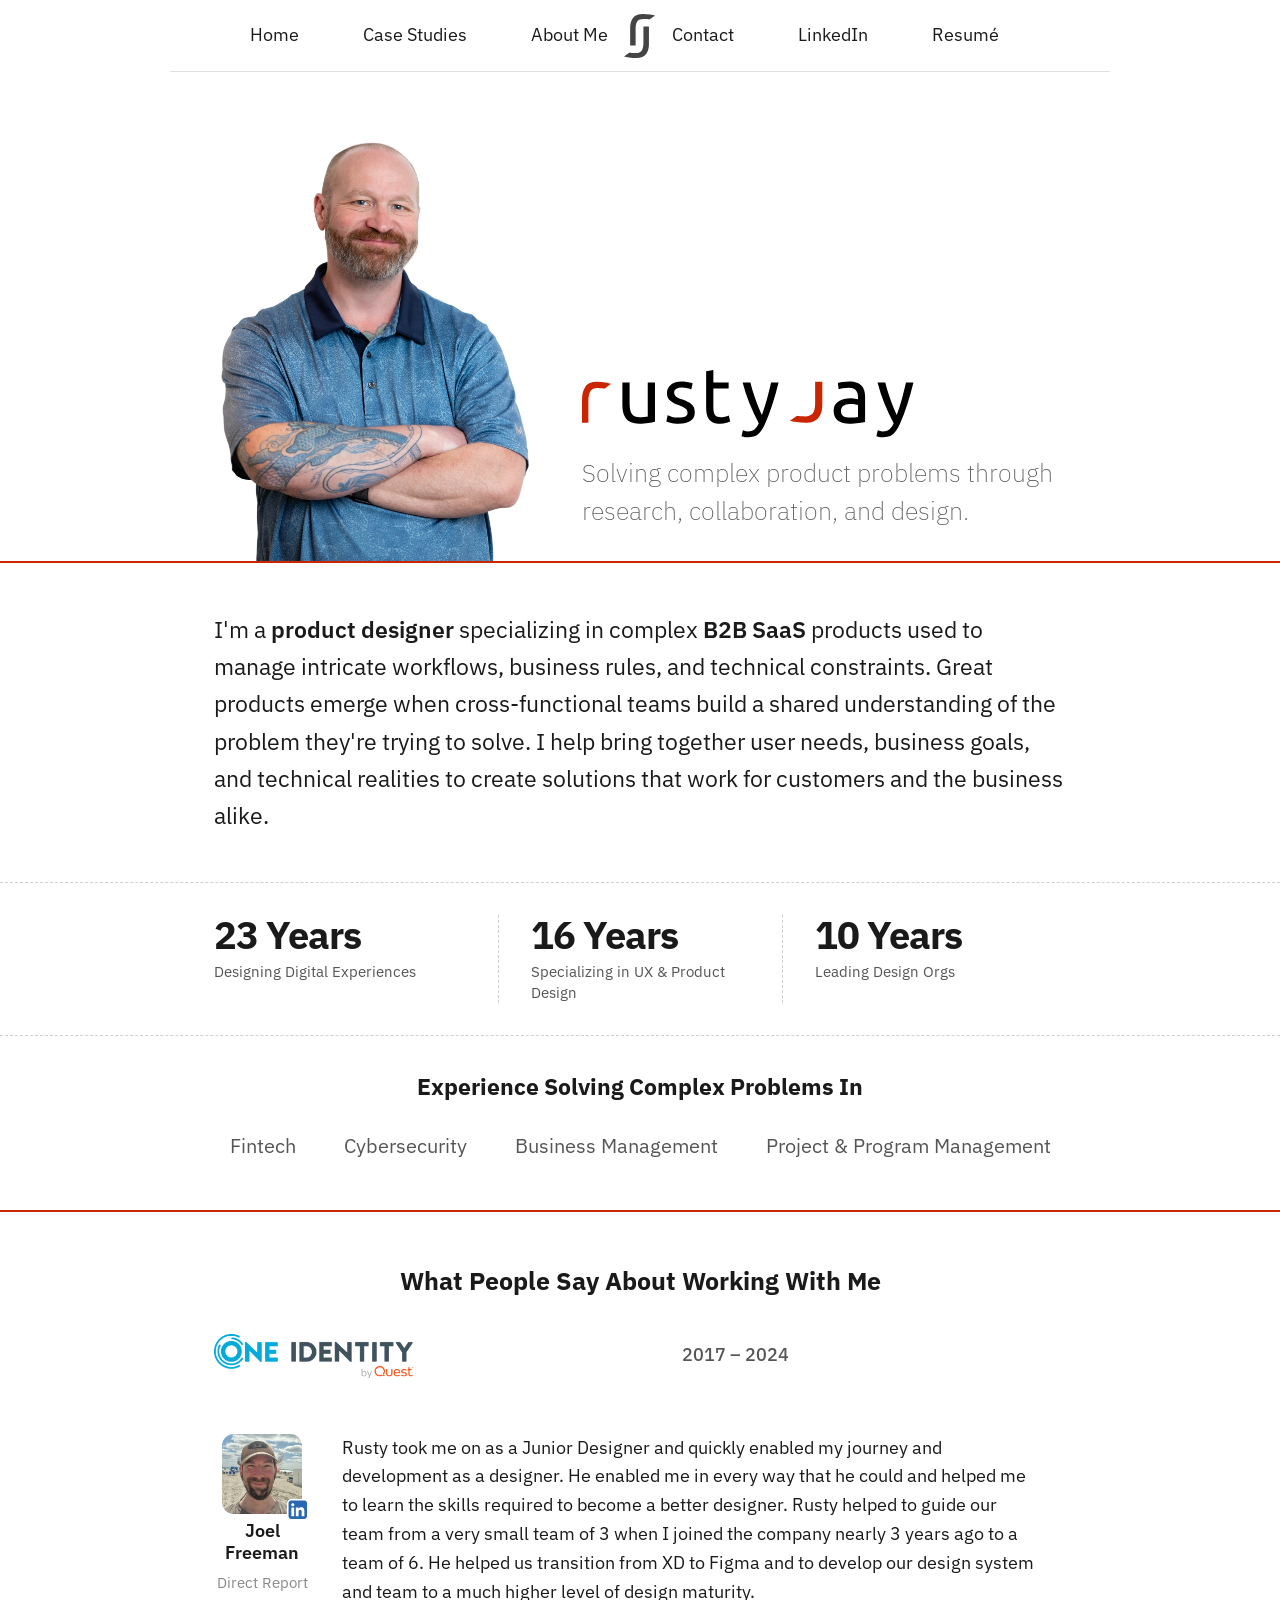
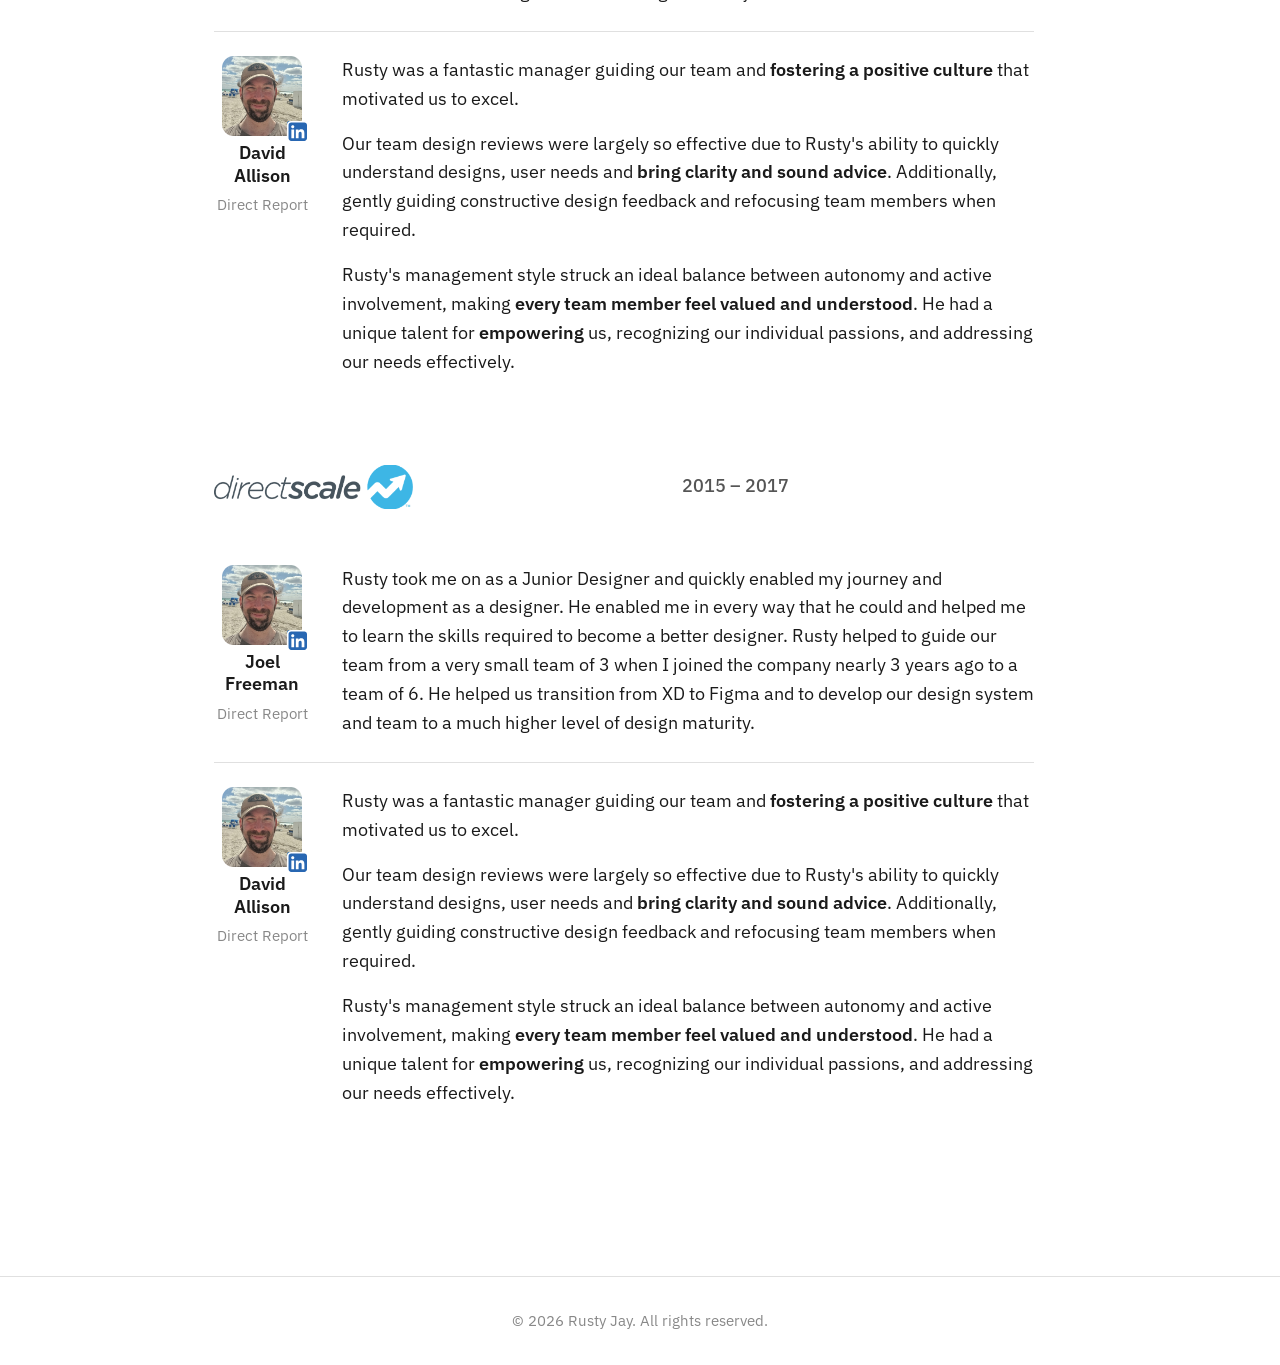
==== index copy.html @ fd5ae535 "5-31 4:29pm" ====
<!DOCTYPE html>
<html lang="en">
<head>
  <meta charset="UTF-8">
  <meta name="viewport" content="width=device-width, initial-scale=1.0">

  <title>Rusty Jay — Product Designer</title>
  <meta name="description" content="Product designer specializing in complex B2B SaaS products used to manage intricate workflows, business rules, and technical constraints.">

  <!-- Open Graph -->
  <meta property="og:title"       content="Rusty Jay — Product Designer">
  <meta property="og:description" content="Solving complex product problems through research, collaboration, and design.">
  <meta property="og:type"        content="website">
  <meta property="og:image"       content="images/og-preview.webp">

  <!-- Fonts: IBM Plex Sans (300, 400, 500, 600, 700 + italic 400) -->
  <link rel="preconnect" href="https://fonts.googleapis.com">
  <link rel="preconnect" href="https://fonts.gstatic.com" crossorigin>
  <link href="https://fonts.googleapis.com/css2?family=IBM+Plex+Sans:ital,wght@0,300;0,400;0,500;0,600;0,700;1,400&display=swap" rel="stylesheet">

  <!-- Styles -->
  <link rel="stylesheet" href="css/variables.css">
  <link rel="stylesheet" href="css/style.css">
  <link rel="stylesheet" href="css/print.css" media="print">

  <!-- Favicon -->
  <link rel="icon" type="image/svg+xml" href="images/favicon.svg">
  <link rel="manifest" href="site.webmanifest">
</head>

<body>

<!-- Navigation is rendered by js/nav.js — edit the nav there. -->
<site-nav></site-nav>


<main>

  <!-- ══════════════════════════════════════════════════════════
       HERO
       ══════════════════════════════════════════════════════════ -->
  <section class="section-hero" aria-label="Introduction">
    <div class="hero-inner container">

      <div class="hero-photo">
        <img src="images/HeroImage.png"
             alt="Rusty Jay, Product Designer"
             class="photo-profile">
      </div>

      <div class="hero-text">
        <div class="wordmark-wrap" aria-label="Rusty Jay">
          <img src="images/wordmark.svg"
               alt="Rusty Jay"
               class="wordmark-img">
        </div>
        <p class="hero-tagline">
          Solving complex product problems through research, collaboration, and design.
        </p>
      </div>

    </div><!-- /.hero-inner -->

    <hr class="rule-primary" aria-hidden="true">
  </section><!-- /.section-hero -->


  <!-- ══════════════════════════════════════════════════════════
       ABOUT
       ══════════════════════════════════════════════════════════ -->
  <section class="section-about" aria-label="About">
    <div class="container">
      <p class="about-text">
        I'm a <strong>product designer</strong> specializing in complex <strong>B2B SaaS</strong> products used to manage intricate workflows, business rules, and technical constraints. Great products emerge when cross-functional teams build a shared understanding of the problem they're trying to solve. I help bring together user needs, business goals, and technical realities to create solutions that work for customers and the business alike.
      </p>
    </div>
  </section>


  <!-- ══════════════════════════════════════════════════════════
       STATS
       ══════════════════════════════════════════════════════════ -->
  <section class="section-stats" aria-label="Experience summary">
    <div class="container">
      <div class="stats-grid">

        <div class="stat">
          <span class="stat-number">23 Years</span>
          <span class="stat-label">Designing Digital Experiences</span>
        </div>

        <div class="stat">
          <span class="stat-number">16 Years</span>
          <span class="stat-label">Specializing in UX &amp; Product Design</span>
        </div>

        <div class="stat">
          <span class="stat-number">10 Years</span>
          <span class="stat-label">Leading Design Orgs</span>
        </div>

      </div>
    </div>
  </section>


  <!-- ══════════════════════════════════════════════════════════
       EXPERTISE DOMAINS
       ══════════════════════════════════════════════════════════ -->
  <section class="section-domains" aria-label="Areas of expertise">
    <div class="container">
      <h2 class="domains-heading">Experience Solving Complex Problems In</h2>
      <ul class="domains-list">
        <li>Fintech</li>
        <li>Cybersecurity</li>
        <li>Business Management</li>
        <li>Project &amp; Program Management</li>
      </ul>
    </div>
  </section>

  <!-- Red rule separating domains from testimonials -->
  <hr class="rule-primary" aria-hidden="true">


  <!-- ══════════════════════════════════════════════════════════
       TESTIMONIALS
       ══════════════════════════════════════════════════════════ -->
  <section class="section-testimonials" aria-label="Recommendations">
    <div class="container">

      <h2 class="testimonials-heading">What People Say About Working With Me</h2>


      <!-- ── One Identity by Quest: 2017–2024 ───────────────── -->
      <div class="company-block company-block--oneidentity">

        <div class="company-header">
          <div class="company-logo-wrap">
            <img src="images/logos/OneIdentity.png"
                 alt="One Identity by Quest"
                 class="company-logo-img">
          </div>
          <div class="company-timeline" aria-hidden="true">
            <span class="company-rule"></span>
            <span class="company-years">2017 – 2024</span>
            <span class="company-rule"></span>
          </div>
        </div>


        <div class="testimonial">

          <div class="testimonial-meta">
            <div class="reviewer-photo-wrap">
              <img src="images/ProfilePics/JoelFreeman.png"
                   alt="Joel Freeman"
                   class="reviewer-img">
              <a href="https://www.linkedin.com/in/jdfreeman01/"
                 class="reviewer-linkedin"
                 aria-label="Joel Freeman on LinkedIn"
                 target="_blank"
                 rel="noopener noreferrer">
                <img src="images/LinkedIn.svg" alt="" width="26" height="26" aria-hidden="true">
              </a>
            </div>
            <span class="reviewer-name">Joel Freeman</span>
            <span class="reviewer-role">Direct Report</span>
          </div>

          <blockquote class="testimonial-quote">
            <p>Rusty took me on as a Junior Designer and quickly enabled my journey and development as a designer. He enabled me in every way that he could and helped me to learn the skills required to become a better designer. Rusty helped to guide our team from a very small team of 3 when I joined the company nearly 3 years ago to a team of 6. He helped us transition from XD to Figma and to develop our design system and team to a much higher level of design maturity.</p>
          </blockquote>

        </div><!-- /.testimonial -->


        <div class="testimonial">

          <div class="testimonial-meta">
            <div class="reviewer-photo-wrap">
              <img src="images/ProfilePics/JoelFreeman.png"
                   alt="David Allison"
                   class="reviewer-img">
              <a href="https://www.linkedin.com/in/jdfreeman01/"
                 class="reviewer-linkedin"
                 aria-label="David Allison on LinkedIn"
                 target="_blank"
                 rel="noopener noreferrer">
                <img src="images/LinkedIn.svg" alt="" width="26" height="26" aria-hidden="true">
              </a>
            </div>
            <span class="reviewer-name">David Allison</span>
            <span class="reviewer-role">Direct Report</span>
          </div>

          <blockquote class="testimonial-quote">
            <p>Rusty was a fantastic manager guiding our team and <strong>fostering a positive culture</strong> that motivated us to excel.</p>
            <p>Our team design reviews were largely so effective due to Rusty's ability to quickly understand designs, user needs and <strong>bring clarity and sound advice</strong>. Additionally, gently guiding constructive design feedback and refocusing team members when required.</p>
            <p>Rusty's management style struck an ideal balance between autonomy and active involvement, making <strong>every team member feel valued and understood</strong>. He had a unique talent for <strong>empowering</strong> us, recognizing our individual passions, and addressing our needs effectively.</p>
          </blockquote>

        </div><!-- /.testimonial -->

      </div><!-- /.company-block: One Identity -->


      <!-- ── DirectScale: 2015–2017 ──────────────────────────── -->
      <div class="company-block company-block--directscale">

        <div class="company-header">
          <div class="company-logo-wrap">
            <img src="images/logos/DirectScale.png"
                 alt="DirectScale"
                 class="company-logo-img">
          </div>
          <div class="company-timeline" aria-hidden="true">
            <span class="company-rule"></span>
            <span class="company-years">2015 – 2017</span>
            <span class="company-rule"></span>
          </div>
        </div>


        <div class="testimonial">

          <div class="testimonial-meta">
            <div class="reviewer-photo-wrap">
              <img src="images/ProfilePics/JoelFreeman.png"
                   alt="Joel Freeman"
                   class="reviewer-img">
              <a href="https://www.linkedin.com/in/jdfreeman01/"
                 class="reviewer-linkedin"
                 aria-label="Joel Freeman on LinkedIn"
                 target="_blank"
                 rel="noopener noreferrer">
                <img src="images/LinkedIn.svg" alt="" width="26" height="26" aria-hidden="true">
              </a>
            </div>
            <span class="reviewer-name">Joel Freeman</span>
            <span class="reviewer-role">Direct Report</span>
          </div>

          <blockquote class="testimonial-quote">
            <p>Rusty took me on as a Junior Designer and quickly enabled my journey and development as a designer. He enabled me in every way that he could and helped me to learn the skills required to become a better designer. Rusty helped to guide our team from a very small team of 3 when I joined the company nearly 3 years ago to a team of 6. He helped us transition from XD to Figma and to develop our design system and team to a much higher level of design maturity.</p>
          </blockquote>

        </div><!-- /.testimonial -->


        <div class="testimonial">

          <div class="testimonial-meta">
            <div class="reviewer-photo-wrap">
              <img src="images/ProfilePics/JoelFreeman.png"
                   alt="David Allison"
                   class="reviewer-img">
              <a href="https://www.linkedin.com/in/jdfreeman01/"
                 class="reviewer-linkedin"
                 aria-label="David Allison on LinkedIn"
                 target="_blank"
                 rel="noopener noreferrer">
                <img src="images/LinkedIn.svg" alt="" width="26" height="26" aria-hidden="true">
              </a>
            </div>
            <span class="reviewer-name">David Allison</span>
            <span class="reviewer-role">Direct Report</span>
          </div>

          <blockquote class="testimonial-quote">
            <p>Rusty was a fantastic manager guiding our team and <strong>fostering a positive culture</strong> that motivated us to excel.</p>
            <p>Our team design reviews were largely so effective due to Rusty's ability to quickly understand designs, user needs and <strong>bring clarity and sound advice</strong>. Additionally, gently guiding constructive design feedback and refocusing team members when required.</p>
            <p>Rusty's management style struck an ideal balance between autonomy and active involvement, making <strong>every team member feel valued and understood</strong>. He had a unique talent for <strong>empowering</strong> us, recognizing our individual passions, and addressing our needs effectively.</p>
          </blockquote>

        </div><!-- /.testimonial -->

      </div><!-- /.company-block: DirectScale -->

    </div><!-- /.container -->
  </section><!-- /.section-testimonials -->

</main>


<footer class="site-footer">
  <div class="container">
    <p>© <span id="year"></span> Rusty Jay. All rights reserved.</p>
  </div>
</footer>

<script src="js/nav.js"></script>
<script src="js/main.js"></script>
<script>
  // Auto-update copyright year
  document.getElementById('year').textContent = new Date().getFullYear();
</script>

</body>
</html>
---- css/variables.css ----
/* ============================================================
   Design Tokens — RustyJay Portfolio
   Edit brand colors, fonts, and spacing here first.
   ============================================================ */

:root {
  /* ── Brand ──────────────────────────────────────────────── */
  --color-primary:     #C92500;

  /* ── Neutrals ───────────────────────────────────────────── */
  --color-text:        #1A1A1A;
  --color-text-sub:    #555555;
  --color-text-muted:  #888888;
  --color-border:      #E0E0E0;
  --color-border-dash: #D0D0D0;
  --color-bg:          #FFFFFF;
  --color-placeholder: #F0F0F0;

  /* ── Typography ─────────────────────────────────────────── */
  --font:      'IBM Plex Sans', sans-serif;
  --text-xs:    0.75rem;    /* 12px */
  --text-sm:    0.875rem;   /* 14px */
  --text-base:  1rem;       /* 16px */
  --text-lg:    1.125rem;   /* 18px */
  --text-xl:    1.25rem;    /* 20px */
  --text-stat:  1.875rem;   /* 30px */
  --leading:    1.65;

  /* ── Layout ─────────────────────────────────────────────── */
  --max-w:   900px;
  --nav-h:    72px;
  --gutter:   24px;

  /* ── Spacing scale ──────────────────────────────────────── */
  --sp-1:   8px;
  --sp-2:  16px;
  --sp-3:  24px;
  --sp-4:  32px;
  --sp-5:  48px;
  --sp-6:  64px;
  --sp-7:  80px;

  /* ── Motion ─────────────────────────────────────────────── */
  --t-fast: 150ms ease;
  --t-base: 250ms ease;
  --t-slow: 400ms ease;
}
---- css/style.css ----
@import url('variables.css');

/* ============================================================
   Reset & Base
   ============================================================ */
*, *::before, *::after {
  box-sizing: border-box;
  margin: 0;
  padding: 0;
}

html {
  font-size: 20px;
  -webkit-text-size-adjust: 100%;
  scroll-behavior: smooth;
}

body {
  font-family: var(--font);
  font-size: var(--text-base);
  line-height: var(--leading);
  color: var(--color-text);
  background: var(--color-bg);
  -webkit-font-smoothing: antialiased;
  -moz-osx-font-smoothing: grayscale;
}

img {
  display: block;
  max-width: 100%;
  height: auto;
}

/* Custom element wrapper — must be block so sticky header works */
site-nav { display: contents }

a {
  color: inherit;
  text-decoration: none;
}

ul { list-style: none; }

/* ============================================================
   Layout
   ============================================================ */
.container {
  max-width: var(--max-w);
  margin-inline: auto;
  padding-inline: var(--gutter);
}

/* ============================================================
   Navigation
   ============================================================ */
#site-header {
  position: sticky;
  top: 0;
  z-index: 100;
  background: var(--color-bg);
}

.site-nav {
  max-width: 940px;
  margin-inline: auto;
  padding-inline: var(--gutter);
  height: var(--nav-h);
  display: flex;
  align-items: center;
  justify-content: space-between;
  gap: var(--sp-2);
  border-bottom: 1px solid var(--color-border);
}

/* Left and right link groups */
.nav-group {
  display: flex;
  align-items: center;
  gap: var(--sp-6);
  flex: 1;
}

.nav-left  { justify-content: flex-end; }
.nav-right { justify-content: flex-start; }

.nav-link {
  font-family: var(--font);
  font-size: var(--text-sm);
  font-weight: 400;
  color: var(--color-text);
  white-space: nowrap;
  transition: color var(--t-fast);
}

.nav-link:hover { color: var(--color-primary); }
.nav-link.active {
  font-weight: 700;
  color: var(--color-text);
}

.nav-logomark svg {
  height: 44px;
  width: auto;
  display: block;
}

/* ── Center logomark ────────────────────────────────────────
   The logomark starts gray and transitions to red on scroll.
   Color is controlled via `color: currentColor` on the child
   element, toggled by the .is-scrolled class added in main.js.
   ────────────────────────────────────────────────────────── */
.nav-logomark {
  flex-shrink: 0;
  display: flex;
  align-items: center;
  justify-content: center;
  color: #444444;                  /* default: dark gray */
  transition: color var(--t-slow);
  line-height: 1;
}

/* Scrolled state — toggled by main.js */
#site-header.is-scrolled .nav-logomark {
  color: var(--color-primary);
}

/* ── Logomark placeholder ───────────────────────────────────
   Remove this once your logomark SVG is added.

   HOW TO ADD YOUR LOGOMARK:
   Option A – Inline SVG (recommended):
     Replace the <span> with your inline SVG.
     Use fill="currentColor" on all <path> elements.
     The gray→red scroll transition will work automatically.

   Option B – <img> tag + CSS mask:
     <img src="images/logomark.svg" class="logomark-mask" alt="">
     Then add to style.css:
       .logomark-mask {
         display: block;
         width: 36px; height: 44px;
         background-color: currentColor;
         -webkit-mask: url('../images/logomark.svg') center/contain no-repeat;
                 mask: url('../images/logomark.svg') center/contain no-repeat;
       }
   ────────────────────────────────────────────────────────── */
.logomark-placeholder {
  font-family: var(--font);
  font-size: 1.75rem;
  font-weight: 700;
  letter-spacing: -0.06em;
  color: currentColor;
  user-select: none;
  display: block;
  line-height: 1;
}

/* ── Mobile hamburger ───────────────────────────────────── */
.nav-toggle {
  display: none;
  flex-direction: column;
  gap: 5px;
  background: none;
  border: none;
  cursor: pointer;
  padding: var(--sp-1);
  color: var(--color-text);
}

.nav-toggle span {
  display: block;
  width: 22px;
  height: 2px;
  background: currentColor;
  border-radius: 1px;
  transition: transform var(--t-base), opacity var(--t-base);
}

.nav-toggle[aria-expanded="true"] span:nth-child(1) {
  transform: translateY(7px) rotate(45deg);
}
.nav-toggle[aria-expanded="true"] span:nth-child(2) {
  opacity: 0;
}
.nav-toggle[aria-expanded="true"] span:nth-child(3) {
  transform: translateY(-7px) rotate(-45deg);
}

/* Mobile dropdown menu
   Hidden by default; .is-open class added/removed by main.js.
   Using a class instead of the `hidden` attribute avoids the
   classic bug where `display: flex` overrides `hidden`'s
   implicit `display: none`. */
.mobile-nav {
  display: none;
  border-top: 1px solid var(--color-border);
  padding: var(--sp-3) var(--gutter) var(--sp-4);
  flex-direction: column;
  gap: var(--sp-2);
}

.mobile-nav.is-open {
  display: flex;
}

.mobile-nav .nav-link {
  font-size: var(--text-base);
  padding: 3px 0;
}

/* ============================================================
   Hero
   ============================================================ */
.section-hero {
  padding-top: var(--sp-6);
}

.hero-inner {
  display: flex;
  align-items: flex-end;
  gap: var(--sp-5);
}

/* Profile photo */
.hero-photo { flex-shrink: 0; }

.photo-profile {
  width: 320px;
  display: block;
}

/* Text column */
.hero-text {
  flex: 1;
  padding-bottom: var(--sp-4);
}


.wordmark-wrap { margin-bottom: var(--sp-2); }

.wordmark-img {
  height: 68px;
  width: auto;
  display: block;
}

.wordmark-placeholder {
  font-size: clamp(3rem, 8vw, 5rem);
  font-weight: 700;
  letter-spacing: -0.04em;
  line-height: 1;
  color: var(--color-text);
}

.wordmark-placeholder .accent { color: var(--color-primary); }

/* Tagline */
.hero-tagline {
  font-size: var(--text-xl);
  font-weight: 200;
  color: var(--color-text-sub);
  line-height: 1.5;
}

/* Red rule at bottom of hero — also reused before testimonials */
.rule-primary {
  height: 2px;
  background: var(--color-primary);
  border: none;
  margin: 0;
}

.hero-rule {
  margin-top: var(--sp-0);
}

/* ============================================================
   About
   ============================================================ */
.section-about {
  padding: var(--sp-5) 0;
}

.about-text {
  font-size: var(--text-lg);
  line-height: var(--leading);
  color: var(--color-text);
}

.about-text strong { font-weight: 600; }

/* ============================================================
   Stats
   ============================================================ */
.section-stats {
  border-top:    1px dashed var(--color-border-dash);
  border-bottom: 1px dashed var(--color-border-dash);
}

.stats-grid {
  display: grid;
  grid-template-columns: repeat(3, 1fr);
  padding: var(--sp-4) 0;
}

.stat {
  display: flex;
  flex-direction: column;
  gap: 5px;
  padding-inline: var(--sp-4);
}

/* First stat: flush with container left edge */
.stat:first-child { padding-left: 0; }

/* Dashed dividers between columns */
.stat + .stat {
  border-left: 1px dashed var(--color-border-dash);
}

.stat-number {
  font-size: var(--text-stat);
  font-weight: 700;
  letter-spacing: -0.025em;
  line-height: 1.1;
  color: var(--color-text);
}

.stat-label {
  font-size: var(--text-xs);
  font-weight: 400;
  color: var(--color-text-sub);
  line-height: 1.4;
}

/* ============================================================
   Expertise Domains
   ============================================================ */
.section-domains {
  padding: var(--sp-4) 0 var(--sp-5);
}

.domains-heading {
  font-size: var(--text-lg);
  font-weight: 700;
  text-align: center;
  margin-bottom: var(--sp-3);
}

.domains-list {
  display: flex;
  flex-wrap: wrap;
  justify-content: center;
  gap: var(--sp-2) var(--sp-5);
}

.domains-list li {
  font-size: var(--text-base);
  color: var(--color-text-sub);
}

/* Spacer between domains and testimonials */
.section-rule {
  padding: 0 var(--gutter);
}

/* ============================================================
   Testimonials
   ============================================================ */
.section-testimonials {
  padding-bottom: var(--sp-7);
}

.testimonials-heading {
  font-size: var(--text-xl);
  font-weight: 700;
  text-align: center;
  padding: var(--sp-5) 0 var(--sp-4);
}

/* ── Company Block ──────────────────────────────────────────
   To add a new company, copy this entire .company-block div.
   Update: logo image, year range, and testimonials inside.
   ────────────────────────────────────────────────────────── */
.company-block {
  margin-bottom: var(--sp-6);
  padding-right: var(--sp-4);
  border-right: 3px solid var(--color-accent-teal);
}

.company-header {
  display: flex;
  align-items: center;
  gap: var(--sp-3);
  margin-bottom: var(--sp-4);
}

.company-logo-wrap { flex-shrink: 0; }

.company-logo-img {
  height: 44px;
  width: auto;
  display: block;
}

/* Teal timeline connector */
.company-timeline {
  flex: 1;
  display: flex;
  align-items: center;
  gap: var(--sp-2);
  min-width: 0;
}

.company-rule {
  flex: 1;
  display: block;
  height: 2px;
  background: var(--color-accent-teal);
}

.company-years {
  font-size: var(--text-sm);
  font-weight: 500;
  color: var(--color-text-sub);
  white-space: nowrap;
}

/* ── Individual Testimonial ─────────────────────────────────
   To add a new testimonial, copy this entire .testimonial div.
   Update: photo, LinkedIn URL, name, role, and quote text.
   ────────────────────────────────────────────────────────── */
.testimonial {
  display: flex;
  gap: var(--sp-4);
  padding: var(--sp-3) 0;
}

.testimonial + .testimonial {
  border-top: 1px solid var(--color-border);
}

/* Reviewer meta: photo + name + role */
.testimonial-meta {
  flex-shrink: 0;
  width: 96px;
  display: flex;
  flex-direction: column;
  align-items: center;
  gap: 6px;
}

.reviewer-photo-wrap {
  position: relative;
  width: 80px;
  height: 80px;
  flex-shrink: 0;
}

.reviewer-img {
  width: 80px;
  height: 80px;
  border-radius: 4px;
  object-fit: cover;
  display: block;
}

/* LinkedIn badge overlay */
.reviewer-linkedin {
  position: absolute;
  bottom: -5px;
  right: -5px;
  width: 20px;
  height: 20px;
  background: #0A66C2;
  color: #fff;
  border-radius: 3px;
  display: flex;
  align-items: center;
  justify-content: center;
  transition: background var(--t-fast);
}

.reviewer-linkedin:hover { background: #084b90; }

.reviewer-name {
  font-size: var(--text-sm);
  font-weight: 600;
  color: var(--color-text);
  text-align: center;
  line-height: 1.3;
}

.reviewer-role {
  font-size: var(--text-xs);
  color: var(--color-text-muted);
  text-align: center;
}

/* Quote text */
.testimonial-quote { flex: 1; }

.testimonial-quote p {
  font-size: var(--text-sm);
  line-height: var(--leading);
  color: var(--color-text);
  margin-bottom: var(--sp-2);
}

.testimonial-quote p:last-child { margin-bottom: 0; }
.testimonial-quote strong { font-weight: 600; }

/* ============================================================
   Image Placeholders
   Remove each one once the real image is in place.
   ============================================================ */
.img-placeholder {
  background: var(--color-placeholder);
  border: 1.5px dashed var(--color-border-dash);
  display: flex;
  flex-direction: column;
  align-items: center;
  justify-content: center;
  text-align: center;
  color: var(--color-text-muted);
  font-size: var(--text-xs);
  font-weight: 500;
  line-height: 1.5;
  gap: 4px;
}

.img-placeholder--profile {
  width: 210px;
  height: 280px;
}

.img-placeholder--avatar {
  width: 80px;
  height: 80px;
  border-radius: 4px;
  font-size: 1rem;
  font-weight: 700;
  color: var(--color-text-sub);
}

.img-placeholder--logo {
  width: 160px;
  height: 44px;
  font-size: var(--text-xs);
  border-radius: 2px;
  padding: 0 var(--sp-2);
}

/* ============================================================
   Footer
   ============================================================ */
.site-footer {
  border-top: 1px solid var(--color-border);
  padding: var(--sp-4) 0;
  font-size: var(--text-xs);
  color: var(--color-text-muted);
  text-align: center;
}

/* ============================================================
   Responsive — Tablet & Mobile
   ============================================================ */
@media (max-width: 768px) {
  :root {
    --nav-h:   60px;
    --gutter:  20px;
  }

  /* Hide desktop nav groups, show hamburger */
  .nav-group  { display: none; }
  .nav-toggle { display: flex; }

  /* On mobile, wordmark takes up the remaining nav space */
  .site-nav { justify-content: space-between; }

  /* Hero stacks vertically */
  .hero-inner {
    flex-direction: column;
    align-items: flex-start;
    gap: var(--sp-3);
  }

  .img-placeholder--profile {
    width: 160px;
    height: 214px;
  }

  .photo-profile { width: 160px; }

  /* Stats: single column */
  .stats-grid {
    grid-template-columns: 1fr;
    gap: 0;
  }

  .stat {
    padding: var(--sp-3) 0;
  }

  .stat:first-child { padding-top: 0; }

  .stat + .stat {
    border-left: none;
    border-top: 1px dashed var(--color-border-dash);
  }

  /* Testimonials */
  .testimonial {
    flex-direction: column;
    gap: var(--sp-2);
  }

  .testimonial-meta {
    flex-direction: row;
    width: auto;
    align-items: flex-start;
    gap: var(--sp-2);
  }

  /* Company block accent moves to left side on mobile */
  .company-block {
    border-right: none;
    border-left: 3px solid var(--color-accent-teal);
    padding-right: 0;
    padding-left: var(--sp-3);
  }

  /* Hide the explicit line break in hero tagline — let it wrap */
  .hero-tagline br { display: none; }
}

@media (max-width: 480px) {
  .wordmark-placeholder { font-size: 2.5rem; }
  .stat-number          { font-size: 1.625rem; }
  .hero-tagline         { font-size: var(--text-base); }
  .domains-list         { gap: var(--sp-1) var(--sp-3); }
}
---- css/print.css ----
/* ============================================================
   Print Styles — RustyJay Portfolio
   ============================================================ */

@media print {
  /* Hide nav, footer, and interactive elements */
  #site-header,
  .mobile-nav,
  .nav-toggle,
  .site-footer,
  .reviewer-linkedin { display: none !important; }

  body {
    font-size: 11pt;
    line-height: 1.5;
    color: #000;
  }

  a {
    color: #000;
    text-decoration: underline;
  }

  /* Show full URLs for external links */
  a[href^="http"]::after,
  a[href^="https"]::after {
    content: " (" attr(href) ")";
    font-size: 9pt;
    color: #555;
    font-weight: 400;
  }

  /* Keep testimonials and company blocks together */
  .testimonial,
  .company-block {
    break-inside: avoid;
  }

  /* Render color accents as black for print */
  .rule-primary,
  .hero-rule {
    background: #000;
  }

  .company-rule {
    background: #999;
  }

  .company-block {
    border-right-color: #999;
  }

  /* Placeholders don't print */
  .img-placeholder { display: none; }

  /* Remove sticky positioning */
  #site-header { position: static; }
}
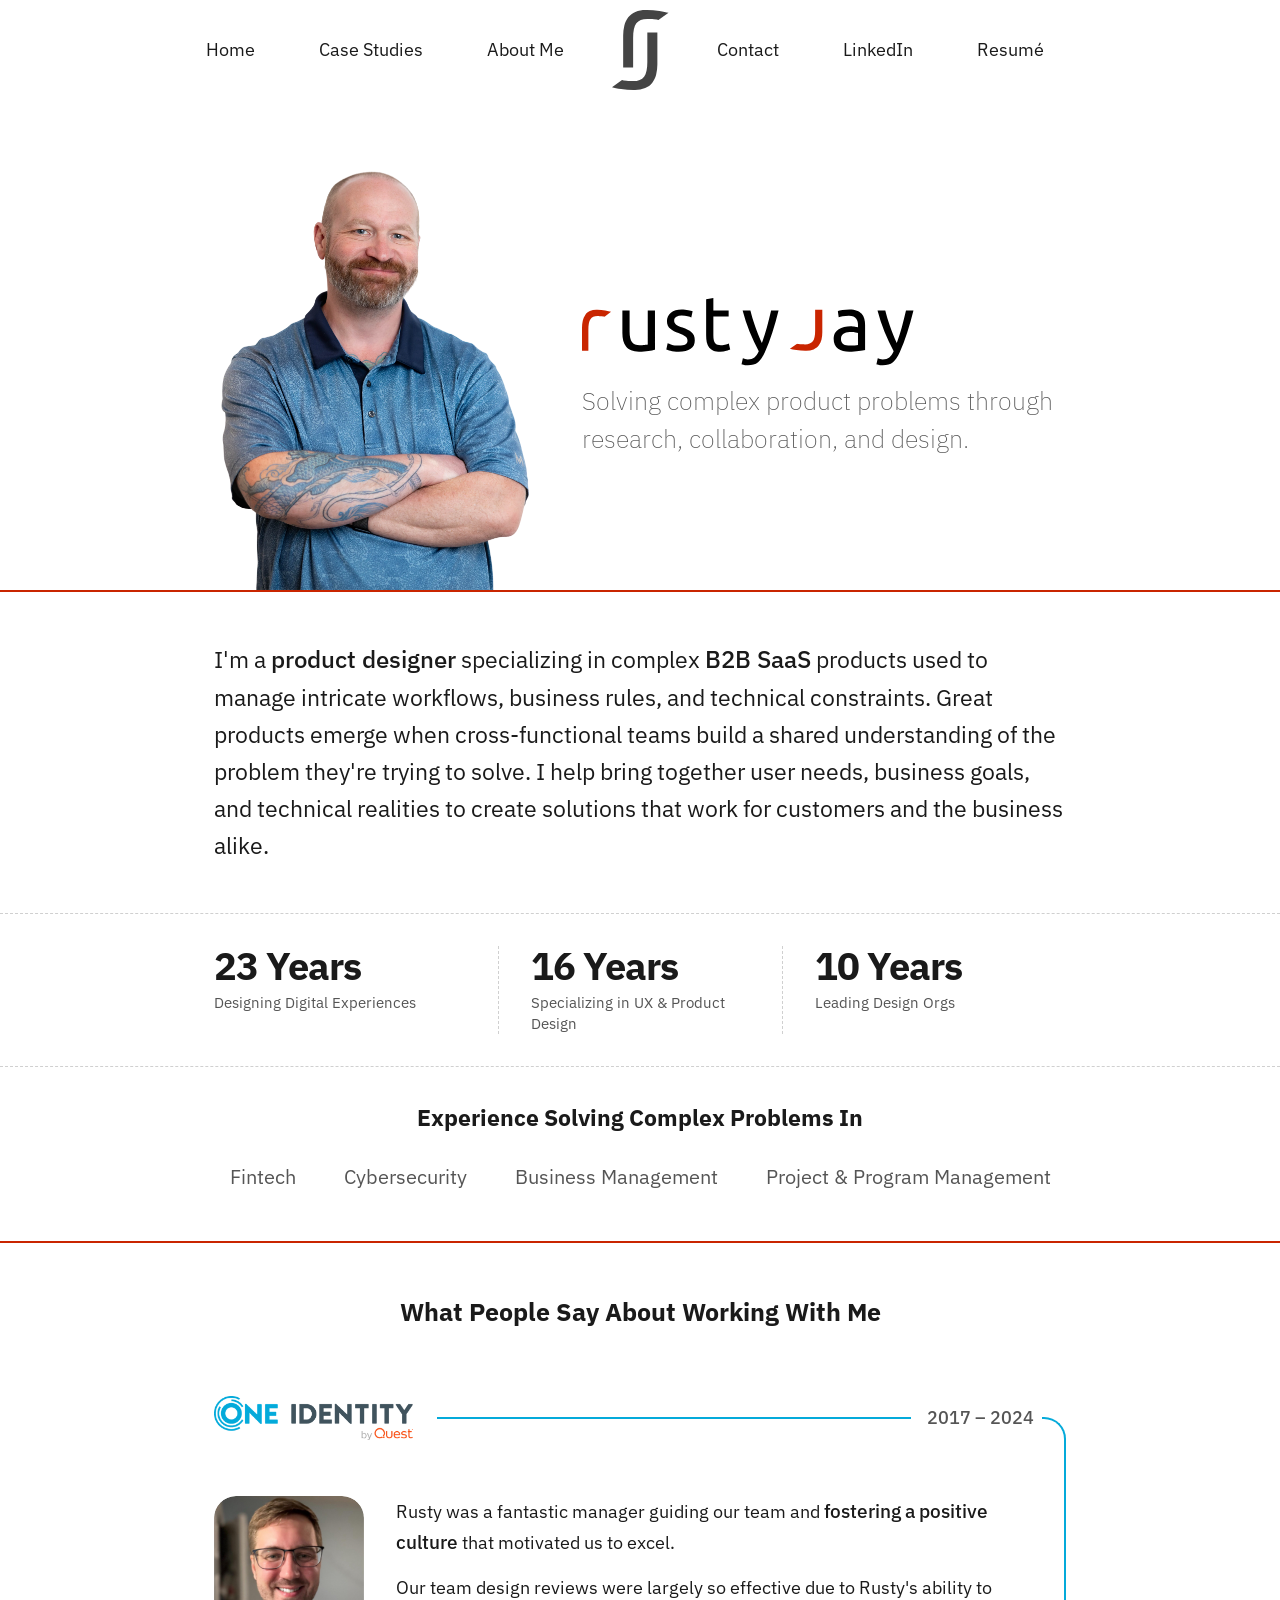
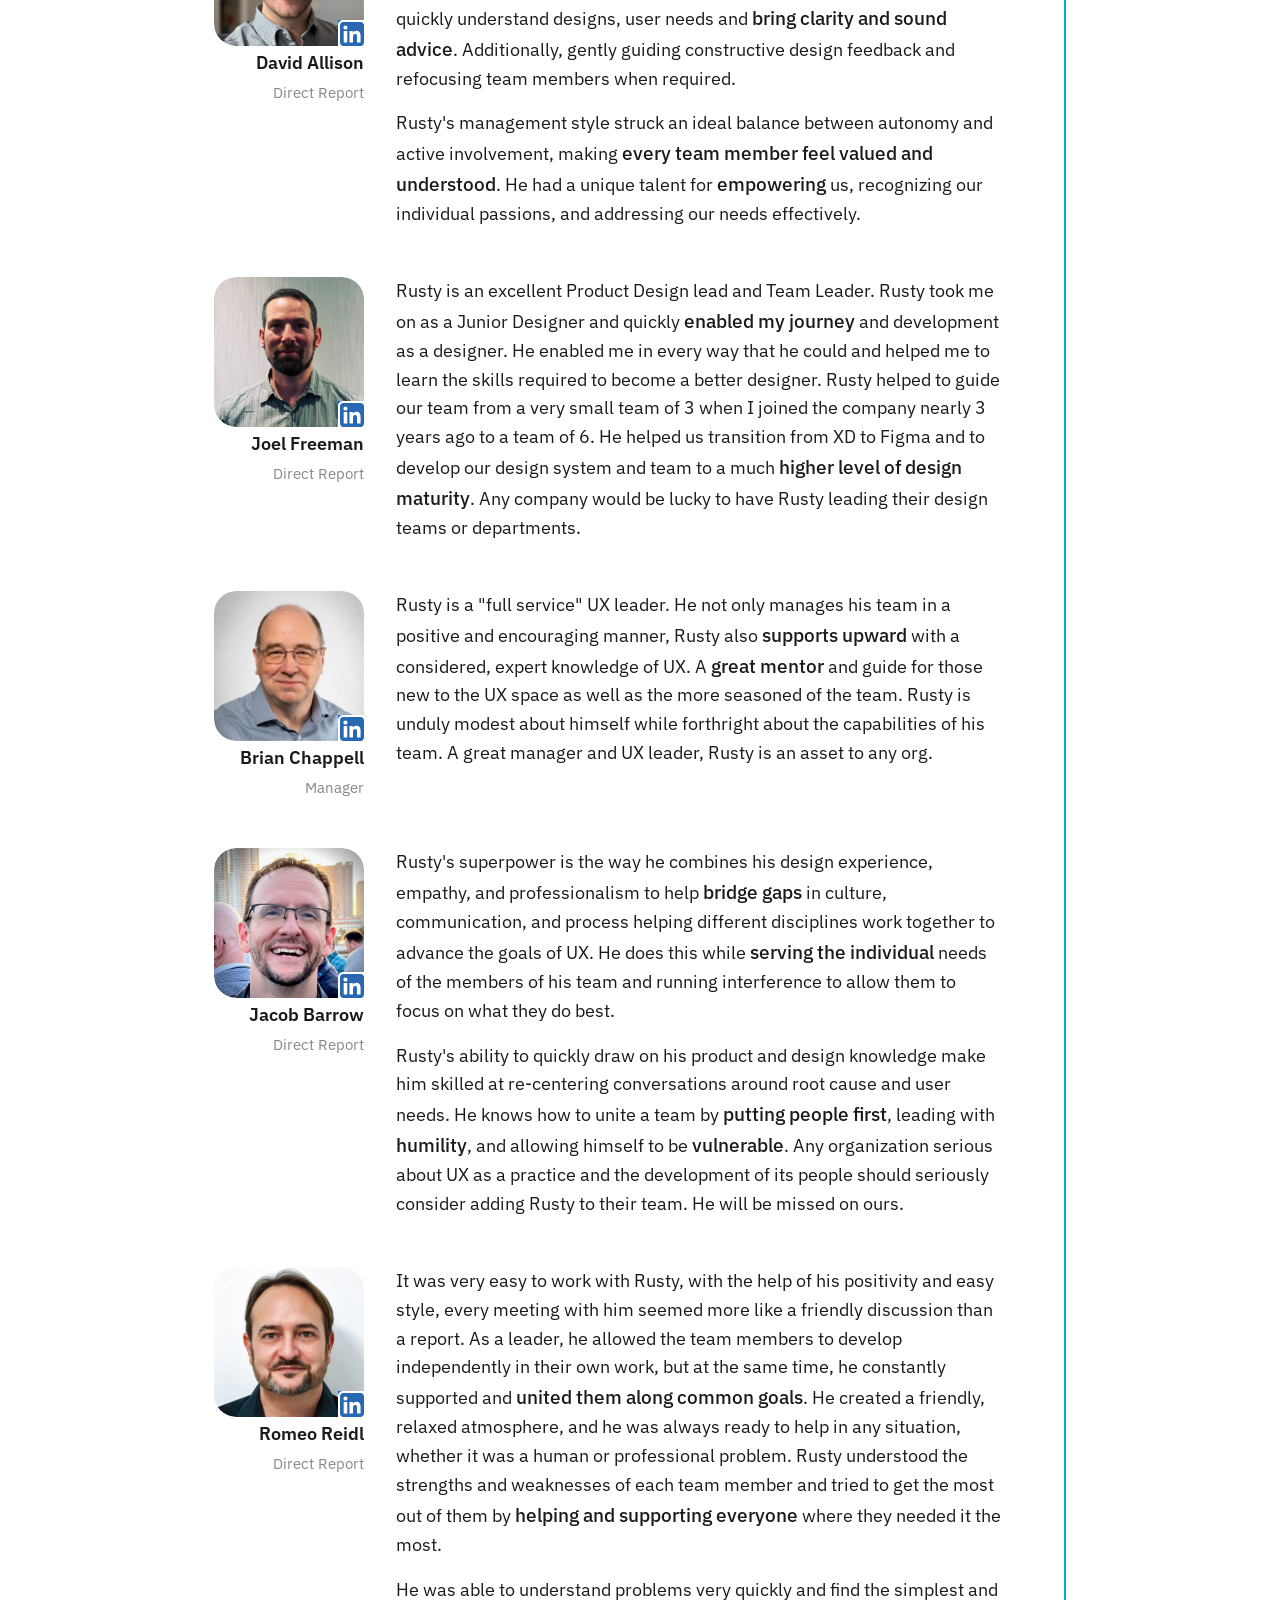
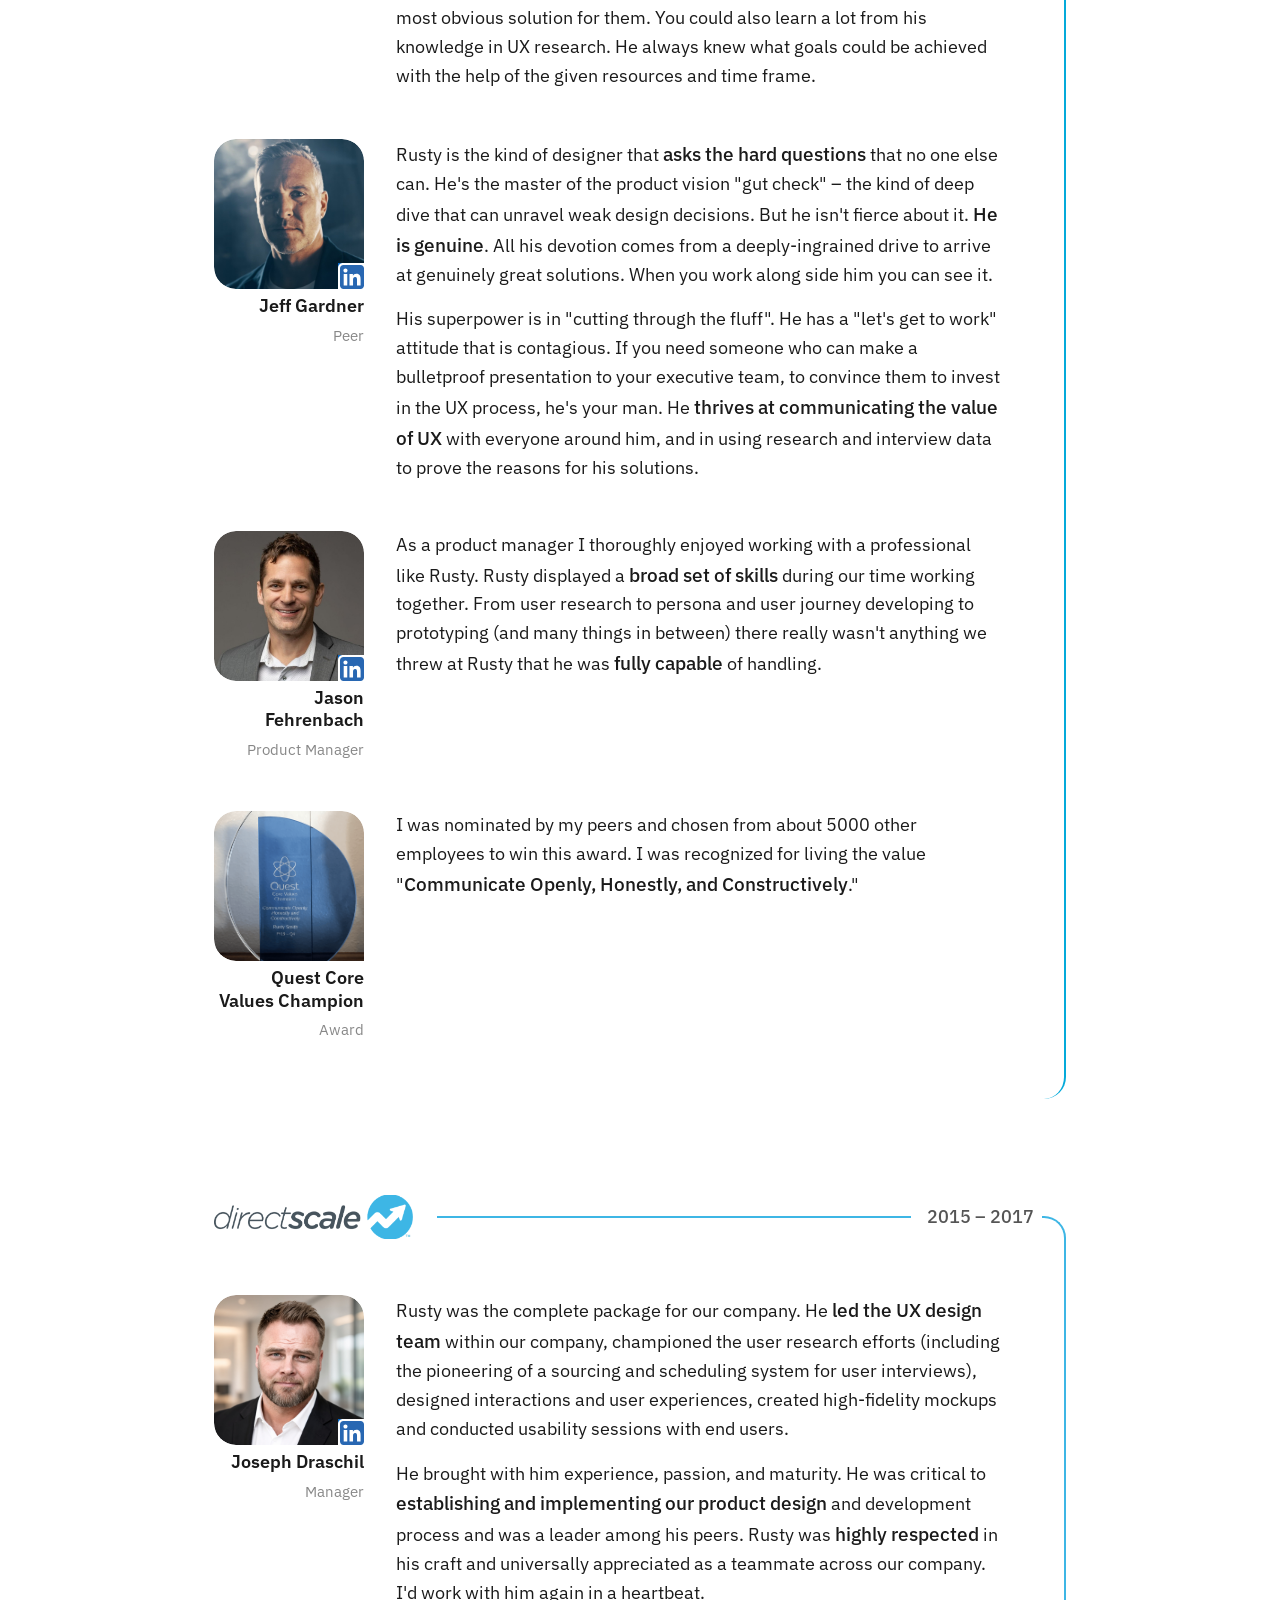
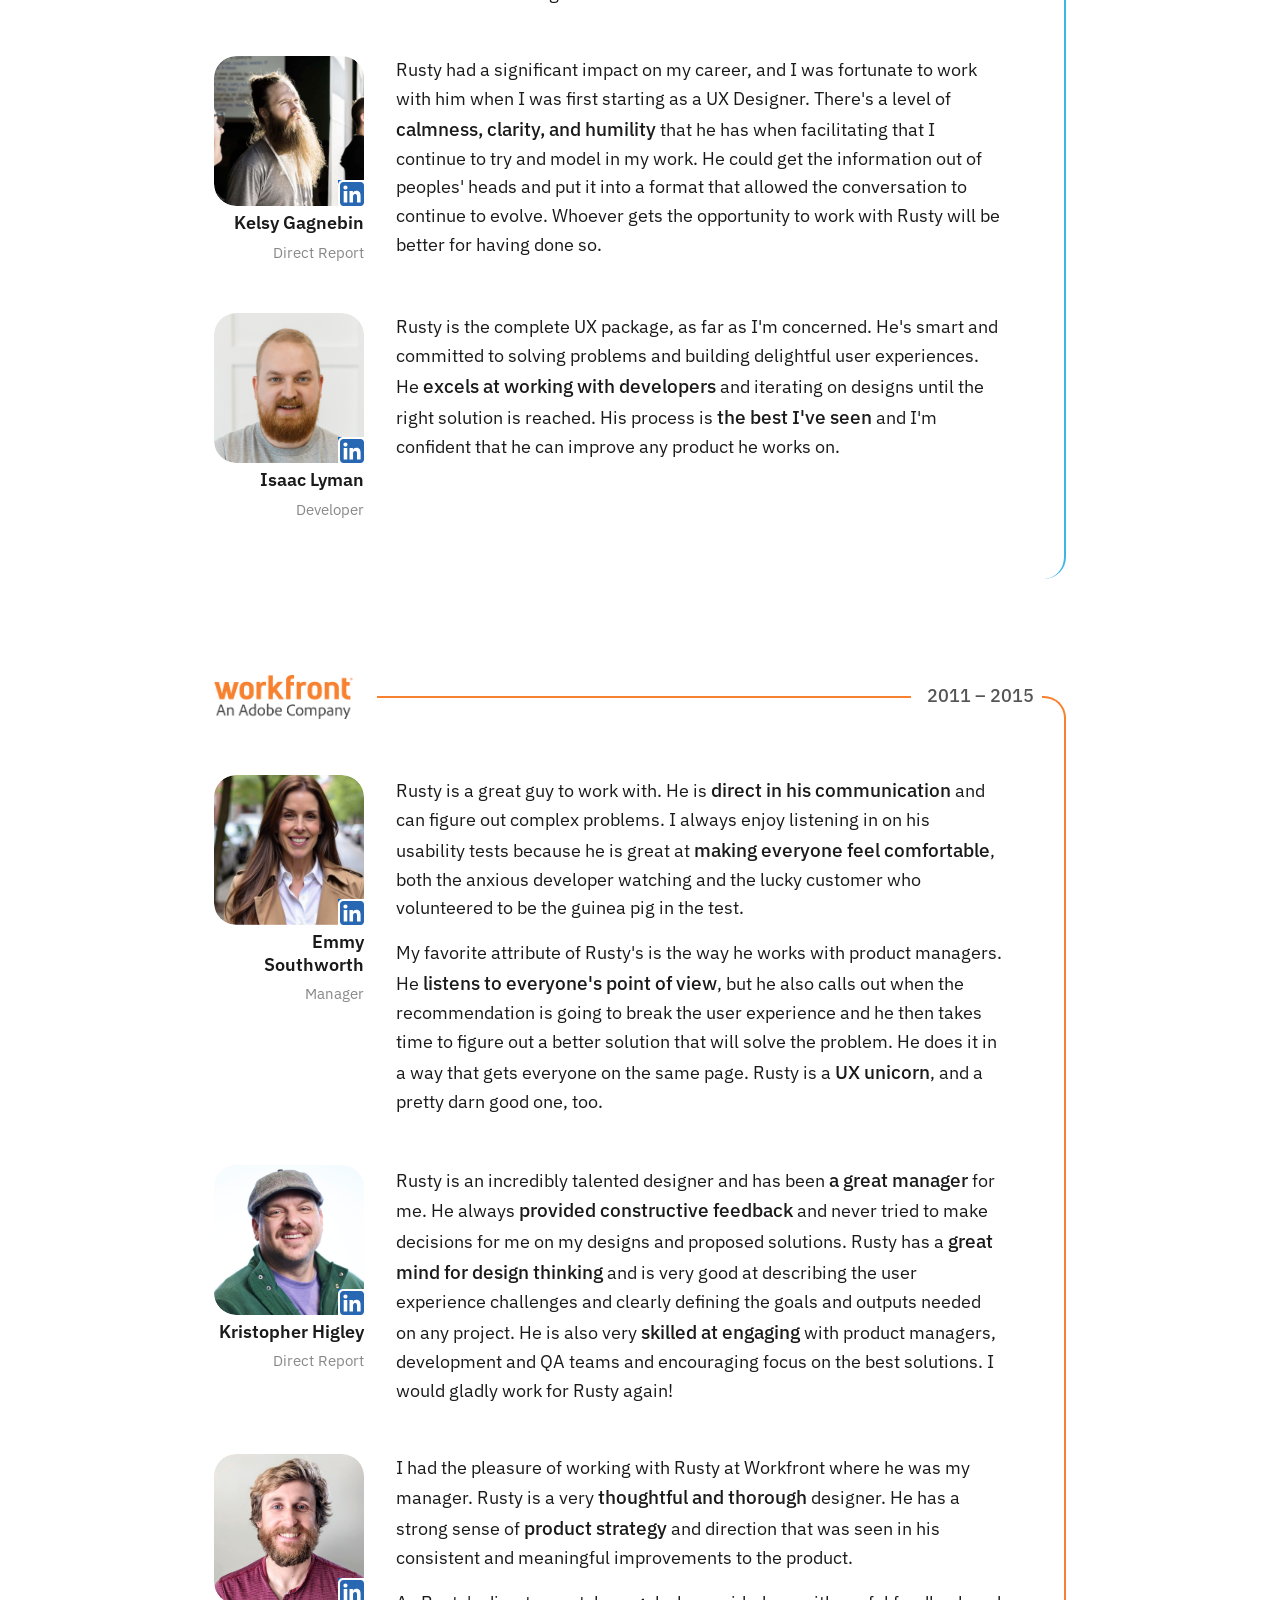
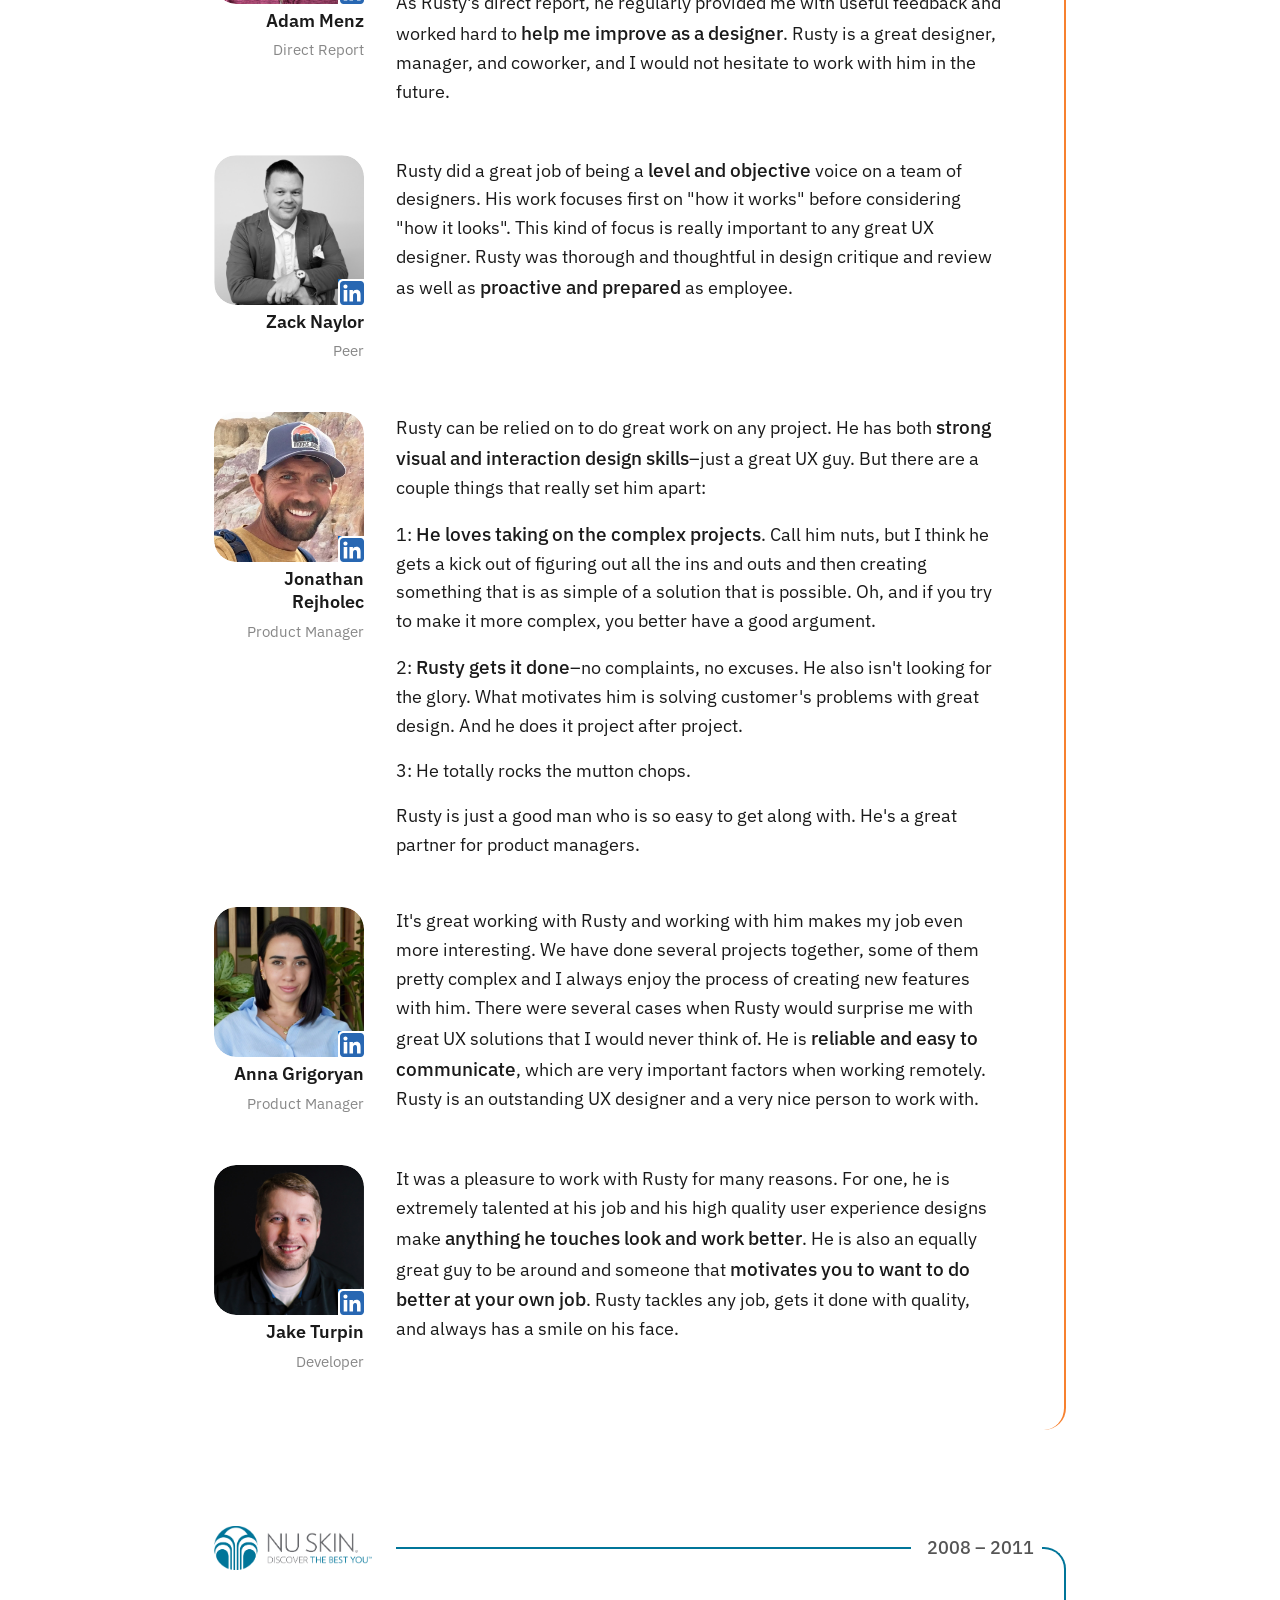
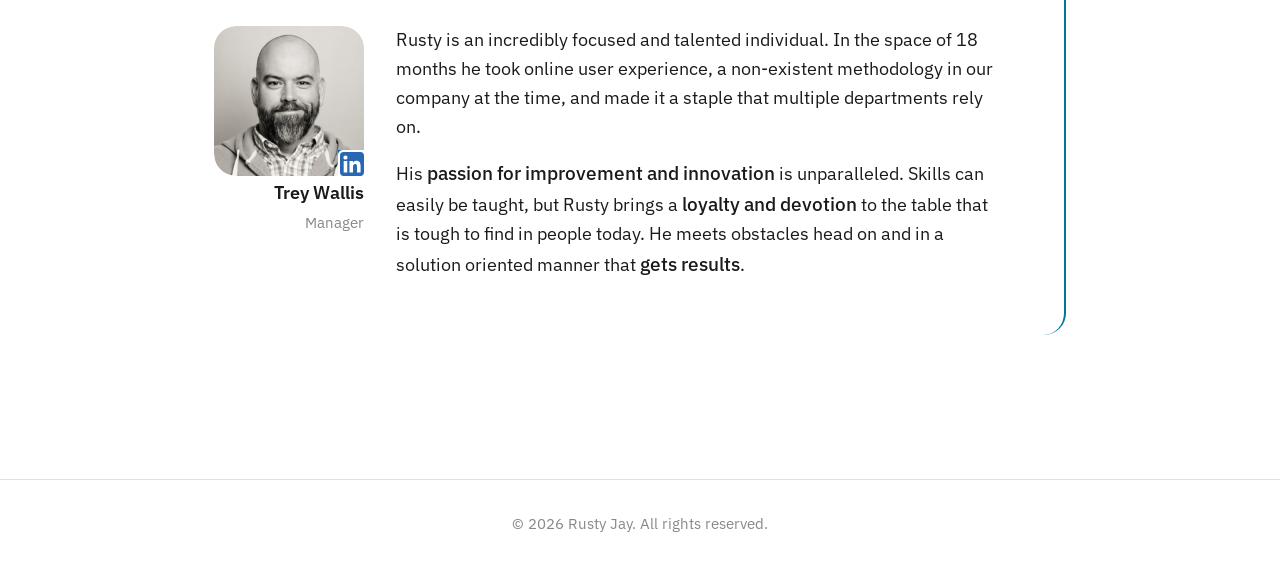
==== commit 6378f2b7: "finish up home page" ====
--- a/index copy.html
+++ b/index copy.html
@@ -11,7 +11,7 @@
   <meta property="og:title"       content="Rusty Jay — Product Designer">
   <meta property="og:description" content="Solving complex product problems through research, collaboration, and design.">
   <meta property="og:type"        content="website">
-  <meta property="og:image"       content="images/og-preview.webp">
+  <meta property="og:image"       content="images/wordmark.png">
 
   <!-- Fonts: IBM Plex Sans (300, 400, 500, 600, 700 + italic 400) -->
   <link rel="preconnect" href="https://fonts.googleapis.com">
@@ -144,45 +144,17 @@
           <div class="company-timeline" aria-hidden="true">
             <span class="company-rule"></span>
             <span class="company-years">2017 – 2024</span>
-            <span class="company-rule"></span>
           </div>
         </div>
 
-
-        <div class="testimonial">
-
-          <div class="testimonial-meta">
-            <div class="reviewer-photo-wrap">
-              <img src="images/ProfilePics/JoelFreeman.png"
-                   alt="Joel Freeman"
-                   class="reviewer-img">
-              <a href="https://www.linkedin.com/in/jdfreeman01/"
-                 class="reviewer-linkedin"
-                 aria-label="Joel Freeman on LinkedIn"
-                 target="_blank"
-                 rel="noopener noreferrer">
-                <img src="images/LinkedIn.svg" alt="" width="26" height="26" aria-hidden="true">
-              </a>
-            </div>
-            <span class="reviewer-name">Joel Freeman</span>
-            <span class="reviewer-role">Direct Report</span>
-          </div>
-
-          <blockquote class="testimonial-quote">
-            <p>Rusty took me on as a Junior Designer and quickly enabled my journey and development as a designer. He enabled me in every way that he could and helped me to learn the skills required to become a better designer. Rusty helped to guide our team from a very small team of 3 when I joined the company nearly 3 years ago to a team of 6. He helped us transition from XD to Figma and to develop our design system and team to a much higher level of design maturity.</p>
-          </blockquote>
-
-        </div><!-- /.testimonial -->
-
-
-        <div class="testimonial">
-
-          <div class="testimonial-meta">
-            <div class="reviewer-photo-wrap">
-              <img src="images/ProfilePics/JoelFreeman.png"
+        <div class="testimonial">
+
+          <div class="testimonial-meta">
+            <div class="reviewer-photo-wrap">
+              <img src="images/ProfilePics/DavidAllison.jpeg"
                    alt="David Allison"
                    class="reviewer-img">
-              <a href="https://www.linkedin.com/in/jdfreeman01/"
+              <a href="https://www.linkedin.com/in/davidpallison/"
                  class="reviewer-linkedin"
                  aria-label="David Allison on LinkedIn"
                  target="_blank"
@@ -198,6 +170,184 @@
             <p>Rusty was a fantastic manager guiding our team and <strong>fostering a positive culture</strong> that motivated us to excel.</p>
             <p>Our team design reviews were largely so effective due to Rusty's ability to quickly understand designs, user needs and <strong>bring clarity and sound advice</strong>. Additionally, gently guiding constructive design feedback and refocusing team members when required.</p>
             <p>Rusty's management style struck an ideal balance between autonomy and active involvement, making <strong>every team member feel valued and understood</strong>. He had a unique talent for <strong>empowering</strong> us, recognizing our individual passions, and addressing our needs effectively.</p>
+          </blockquote>
+
+        </div><!-- /.testimonial -->
+
+
+        <div class="testimonial">
+
+          <div class="testimonial-meta">
+            <div class="reviewer-photo-wrap">
+              <img src="images/ProfilePics/JoelFreeman.jpeg"
+                   alt="Joel Freeman"
+                   class="reviewer-img">
+              <a href="https://www.linkedin.com/in/jdfreeman01/"
+                 class="reviewer-linkedin"
+                 aria-label="Joel Freeman on LinkedIn"
+                 target="_blank"
+                 rel="noopener noreferrer">
+                <img src="images/LinkedIn.svg" alt="" width="26" height="26" aria-hidden="true">
+              </a>
+            </div>
+            <span class="reviewer-name">Joel Freeman</span>
+            <span class="reviewer-role">Direct Report</span>
+          </div>
+
+          <blockquote class="testimonial-quote">
+            <p>Rusty is an excellent Product Design lead and Team Leader. Rusty took me on as a Junior Designer and quickly <strong>enabled my journey</strong> and development as a designer. He enabled me in every way that he could and helped me to learn the skills required to become a better designer. Rusty helped to guide our team from a very small team of 3 when I joined the company nearly 3 years ago to a team of 6. He helped us transition from XD to Figma and to develop our design system and team to a much <strong>higher level of design maturity</strong>. Any company would be lucky to have Rusty leading their design teams or departments.</p>
+          </blockquote>
+
+        </div><!-- /.testimonial -->
+
+
+        <div class="testimonial">
+
+          <div class="testimonial-meta">
+            <div class="reviewer-photo-wrap">
+              <img src="images/ProfilePics/BrianChappell.png"
+                   alt="Brian Chappell"
+                   class="reviewer-img">
+              <a href="https://www.linkedin.com/in/brianchappell/"
+                 class="reviewer-linkedin"
+                 aria-label="Brian Chappell on LinkedIn"
+                 target="_blank"
+                 rel="noopener noreferrer">
+                <img src="images/LinkedIn.svg" alt="" width="26" height="26" aria-hidden="true">
+              </a>
+            </div>
+            <span class="reviewer-name">Brian Chappell</span>
+            <span class="reviewer-role">Manager</span>
+          </div>
+
+          <blockquote class="testimonial-quote">
+            <p>Rusty is a "full service" UX leader. He not only manages his team in a positive and encouraging manner, Rusty also <strong>supports upward</strong> with a considered, expert knowledge of UX. A <strong>great mentor</strong> and guide for those new to the UX space as well as the more seasoned of the team. Rusty is unduly modest about himself while forthright about the capabilities of his team. A great manager and UX leader, Rusty is an asset to any org.</p>
+          </blockquote>
+
+        </div><!-- /.testimonial -->
+
+
+        <div class="testimonial">
+
+          <div class="testimonial-meta">
+            <div class="reviewer-photo-wrap">
+              <img src="images/ProfilePics/JacobBarrow.png"
+                   alt="Jacob Barrow"
+                   class="reviewer-img">
+              <a href="https://www.linkedin.com/in/jacobbarrow/"
+                 class="reviewer-linkedin"
+                 aria-label="Jacob Barrow on LinkedIn"
+                 target="_blank"
+                 rel="noopener noreferrer">
+                <img src="images/LinkedIn.svg" alt="" width="26" height="26" aria-hidden="true">
+              </a>
+            </div>
+            <span class="reviewer-name">Jacob Barrow</span>
+            <span class="reviewer-role">Direct Report</span>
+          </div>
+
+          <blockquote class="testimonial-quote">
+            <p>Rusty's superpower is the way he combines his design experience, empathy, and professionalism to help <strong>bridge gaps</strong> in culture, communication, and process helping different disciplines work together to advance the goals of UX. He does this while <strong>serving the individual</strong> needs of the members of his team and running interference to allow them to focus on what they do best.</p>
+            <p>Rusty's ability to quickly draw on his product and design knowledge make him skilled at re-centering conversations around root cause and user needs. He knows how to unite a team by <strong>putting people first</strong>, leading with <strong>humility</strong>, and allowing himself to be <strong>vulnerable</strong>. Any organization serious about UX as a practice and the development of its people should seriously consider adding Rusty to their team. He will be missed on ours.</p>
+          </blockquote>
+
+        </div><!-- /.testimonial -->
+
+
+        <div class="testimonial">
+
+          <div class="testimonial-meta">
+            <div class="reviewer-photo-wrap">
+              <img src="images/ProfilePics/RomeoReidl.jpeg"
+                   alt="Romeo Reidl"
+                   class="reviewer-img">
+              <a href="https://www.linkedin.com/in/reidlromeo/"
+                 class="reviewer-linkedin"
+                 aria-label="Romeo Reidl on LinkedIn"
+                 target="_blank"
+                 rel="noopener noreferrer">
+                <img src="images/LinkedIn.svg" alt="" width="26" height="26" aria-hidden="true">
+              </a>
+            </div>
+            <span class="reviewer-name">Romeo Reidl</span>
+            <span class="reviewer-role">Direct Report</span>
+          </div>
+
+          <blockquote class="testimonial-quote">
+            <p>It was very easy to work with Rusty, with the help of his positivity and easy style, every meeting with him seemed more like a friendly discussion than a report. As a leader, he allowed the team members to develop independently in their own work, but at the same time, he constantly supported and <strong>united them along common goals</strong>. He created a friendly, relaxed atmosphere, and he was always ready to help in any situation, whether it was a human or professional problem. Rusty understood the strengths and weaknesses of each team member and tried to get the most out of them by <strong>helping and supporting everyone</strong> where they needed it the most.</p>
+            <p>He was able to understand problems very quickly and find the simplest and most obvious solution for them. You could also learn a lot from his knowledge in UX research. He always knew what goals could be achieved with the help of the given resources and time frame.</p>
+          </blockquote>
+
+        </div><!-- /.testimonial -->
+
+
+        <div class="testimonial">
+
+          <div class="testimonial-meta">
+            <div class="reviewer-photo-wrap">
+              <img src="images/ProfilePics/JeffGardner.jpeg"
+                   alt="Jeff Gardner"
+                   class="reviewer-img">
+              <a href="https://www.linkedin.com/in/jeffreywgardner/"
+                 class="reviewer-linkedin"
+                 aria-label="Jeff Gardner on LinkedIn"
+                 target="_blank"
+                 rel="noopener noreferrer">
+                <img src="images/LinkedIn.svg" alt="" width="26" height="26" aria-hidden="true">
+              </a>
+            </div>
+            <span class="reviewer-name">Jeff Gardner</span>
+            <span class="reviewer-role">Peer</span>
+          </div>
+
+          <blockquote class="testimonial-quote">
+            <p>Rusty is the kind of designer that <strong>asks the hard questions</strong> that no one else can. He's the master of the product vision "gut check" – the kind of deep dive that can unravel weak design decisions. But he isn't fierce about it. <strong>He is genuine</strong>. All his devotion comes from a deeply-ingrained drive to arrive at genuinely great solutions. When you work along side him you can see it.</p>
+            <p>His superpower is in "cutting through the fluff". He has a "let's get to work" attitude that is contagious. If you need someone who can make a bulletproof presentation to your executive team, to convince them to invest in the UX process, he's your man. He <strong>thrives at communicating the value of UX</strong> with everyone around him, and in using research and interview data to prove the reasons for his solutions.</p>
+          </blockquote>
+
+        </div><!-- /.testimonial -->
+
+
+        <div class="testimonial">
+
+          <div class="testimonial-meta">
+            <div class="reviewer-photo-wrap">
+              <img src="images/ProfilePics/JasonFehrenbach.jpeg"
+                   alt="Jason Fehrenbach"
+                   class="reviewer-img">
+              <a href="https://www.linkedin.com/in/jasonfehrenbach/"
+                 class="reviewer-linkedin"
+                 aria-label="Jason Fehrenbach on LinkedIn"
+                 target="_blank"
+                 rel="noopener noreferrer">
+                <img src="images/LinkedIn.svg" alt="" width="26" height="26" aria-hidden="true">
+              </a>
+            </div>
+            <span class="reviewer-name">Jason Fehrenbach</span>
+            <span class="reviewer-role">Product Manager</span>
+          </div>
+
+          <blockquote class="testimonial-quote">
+            <p>As a product manager I thoroughly enjoyed working with a professional like Rusty. Rusty displayed a <strong>broad set of skills</strong> during our time working together. From user research to persona and user journey developing to prototyping (and many things in between) there really wasn't anything we threw at Rusty that he was <strong>fully capable</strong> of handling.</p>
+          </blockquote>
+
+        </div><!-- /.testimonial -->
+
+
+        <div class="testimonial">
+
+          <div class="testimonial-meta">
+            <div class="reviewer-photo-wrap">
+              <img src="images/ProfilePics/CoreValuesAward.png"
+                   alt="Rusty Jay"
+                   class="reviewer-img">
+            </div>
+            <span class="reviewer-name">Quest Core Values Champion</span>
+            <span class="reviewer-role">Award</span>
+          </div>
+
+          <blockquote class="testimonial-quote">
+            <p>I was nominated by my peers and chosen from about 5000 other employees to win this award. I was recognized for living the value "<strong>Communicate Openly, Honestly, and Constructively</strong>."</p>
           </blockquote>
 
         </div><!-- /.testimonial -->
@@ -217,7 +367,103 @@
           <div class="company-timeline" aria-hidden="true">
             <span class="company-rule"></span>
             <span class="company-years">2015 – 2017</span>
+          </div>
+        </div>
+
+
+        <div class="testimonial">
+
+          <div class="testimonial-meta">
+            <div class="reviewer-photo-wrap">
+              <img src="images/ProfilePics/JosephDraschil.png"
+                   alt="Joseph Draschil"
+                   class="reviewer-img">
+              <a href="https://www.linkedin.com/in/jdraschil/"
+                 class="reviewer-linkedin"
+                 aria-label="Joseph Draschil on LinkedIn"
+                 target="_blank"
+                 rel="noopener noreferrer">
+                <img src="images/LinkedIn.svg" alt="" width="26" height="26" aria-hidden="true">
+              </a>
+            </div>
+            <span class="reviewer-name">Joseph Draschil</span>
+            <span class="reviewer-role">Manager</span>
+          </div>
+
+          <blockquote class="testimonial-quote">
+            <p>Rusty was the complete package for our company. He <strong>led the UX design team</strong> within our company, championed the user research efforts (including the pioneering of a sourcing and scheduling system for user interviews), designed interactions and user experiences, created high-fidelity mockups and conducted usability sessions with end users.</p>
+            <p>He brought with him experience, passion, and maturity. He was critical to <strong>establishing and implementing our product design</strong> and development process and was a leader among his peers. Rusty was <strong>highly respected</strong> in his craft and universally appreciated as a teammate across our company. I'd work with him again in a heartbeat.</p>
+          </blockquote>
+
+        </div><!-- /.testimonial -->
+
+
+        <div class="testimonial">
+
+          <div class="testimonial-meta">
+            <div class="reviewer-photo-wrap">
+              <img src="images/ProfilePics/KelsyGagnebin.jpeg"
+                   alt="Kelsy Gagnebin"
+                   class="reviewer-img">
+              <a href="https://www.linkedin.com/in/kelsygagnebin/"
+                 class="reviewer-linkedin"
+                 aria-label="Kelsy Gagnebin on LinkedIn"
+                 target="_blank"
+                 rel="noopener noreferrer">
+                <img src="images/LinkedIn.svg" alt="" width="26" height="26" aria-hidden="true">
+              </a>
+            </div>
+            <span class="reviewer-name">Kelsy Gagnebin</span>
+            <span class="reviewer-role">Direct Report</span>
+          </div>
+
+          <blockquote class="testimonial-quote">
+            <p>Rusty had a significant impact on my career, and I was fortunate to work with him when I was first starting as a UX Designer. There's a level of <strong>calmness, clarity, and humility</strong> that he has when facilitating that I continue to try and model in my work. He could get the information out of peoples' heads and put it into a format that allowed the conversation to continue to evolve. Whoever gets the opportunity to work with Rusty will be better for having done so.</p>
+          </blockquote>
+
+        </div><!-- /.testimonial -->
+
+
+        <div class="testimonial">
+
+          <div class="testimonial-meta">
+            <div class="reviewer-photo-wrap">
+              <img src="images/ProfilePics/IsaacLyman.jpeg"
+                   alt="Isaac Lyman"
+                   class="reviewer-img">
+              <a href="https://www.linkedin.com/in/isaaclymandotcom/"
+                 class="reviewer-linkedin"
+                 aria-label="Isaac Lyman on LinkedIn"
+                 target="_blank"
+                 rel="noopener noreferrer">
+                <img src="images/LinkedIn.svg" alt="" width="26" height="26" aria-hidden="true">
+              </a>
+            </div>
+            <span class="reviewer-name">Isaac Lyman</span>
+            <span class="reviewer-role">Developer</span>
+          </div>
+
+          <blockquote class="testimonial-quote">
+            <p>Rusty is the complete UX package, as far as I'm concerned. He's smart and committed to solving problems and building delightful user experiences. He <strong>excels at working with developers</strong> and iterating on designs until the right solution is reached. His process is <strong>the best I've seen</strong> and I'm confident that he can improve any product he works on.</p>
+          </blockquote>
+
+        </div><!-- /.testimonial -->
+
+      </div><!-- /.company-block: DirectScale -->
+
+
+      <!-- ── Workfront: 2011–2015 ────────────────────────────── -->
+      <div class="company-block company-block--workfront">
+
+        <div class="company-header">
+          <div class="company-logo-wrap">
+            <img src="images/logos/Workfront.png"
+                 alt="Workfront"
+                 class="company-logo-img">
+          </div>
+          <div class="company-timeline" aria-hidden="true">
             <span class="company-rule"></span>
+            <span class="company-years">2011 – 2015</span>
           </div>
         </div>
 
@@ -226,56 +472,235 @@
 
           <div class="testimonial-meta">
             <div class="reviewer-photo-wrap">
-              <img src="images/ProfilePics/JoelFreeman.png"
-                   alt="Joel Freeman"
-                   class="reviewer-img">
-              <a href="https://www.linkedin.com/in/jdfreeman01/"
-                 class="reviewer-linkedin"
-                 aria-label="Joel Freeman on LinkedIn"
-                 target="_blank"
-                 rel="noopener noreferrer">
-                <img src="images/LinkedIn.svg" alt="" width="26" height="26" aria-hidden="true">
-              </a>
-            </div>
-            <span class="reviewer-name">Joel Freeman</span>
+              <img src="images/ProfilePics/EmmySouthworth.png"
+                   alt="Emmy Southworth"
+                   class="reviewer-img">
+              <a href="https://www.linkedin.com/in/emmysouthworth/"
+                 class="reviewer-linkedin"
+                 aria-label="Emmy Southworth on LinkedIn"
+                 target="_blank"
+                 rel="noopener noreferrer">
+                <img src="images/LinkedIn.svg" alt="" width="26" height="26" aria-hidden="true">
+              </a>
+            </div>
+            <span class="reviewer-name">Emmy Southworth</span>
+            <span class="reviewer-role">Manager</span>
+          </div>
+
+          <blockquote class="testimonial-quote">
+            <p>Rusty is a great guy to work with. He is <strong>direct in his communication</strong> and can figure out complex problems. I always enjoy listening in on his usability tests because he is great at <strong>making everyone feel comfortable</strong>, both the anxious developer watching and the lucky customer who volunteered to be the guinea pig in the test.</p>
+            <p>My favorite attribute of Rusty's is the way he works with product managers. He <strong>listens to everyone's point of view</strong>, but he also calls out when the recommendation is going to break the user experience and he then takes time to figure out a better solution that will solve the problem. He does it in a way that gets everyone on the same page. Rusty is a <strong>UX unicorn</strong>, and a pretty darn good one, too.</p>
+          </blockquote>
+
+        </div><!-- /.testimonial -->
+
+
+        <div class="testimonial">
+
+          <div class="testimonial-meta">
+            <div class="reviewer-photo-wrap">
+              <img src="images/ProfilePics/KristopherHigley.jpeg"
+                   alt="Kristopher Higley"
+                   class="reviewer-img">
+              <a href="https://www.linkedin.com/in/khigley/"
+                 class="reviewer-linkedin"
+                 aria-label="Kristopher Higley on LinkedIn"
+                 target="_blank"
+                 rel="noopener noreferrer">
+                <img src="images/LinkedIn.svg" alt="" width="26" height="26" aria-hidden="true">
+              </a>
+            </div>
+            <span class="reviewer-name">Kristopher Higley</span>
             <span class="reviewer-role">Direct Report</span>
           </div>
 
           <blockquote class="testimonial-quote">
-            <p>Rusty took me on as a Junior Designer and quickly enabled my journey and development as a designer. He enabled me in every way that he could and helped me to learn the skills required to become a better designer. Rusty helped to guide our team from a very small team of 3 when I joined the company nearly 3 years ago to a team of 6. He helped us transition from XD to Figma and to develop our design system and team to a much higher level of design maturity.</p>
-          </blockquote>
-
-        </div><!-- /.testimonial -->
-
-
-        <div class="testimonial">
-
-          <div class="testimonial-meta">
-            <div class="reviewer-photo-wrap">
-              <img src="images/ProfilePics/JoelFreeman.png"
-                   alt="David Allison"
-                   class="reviewer-img">
-              <a href="https://www.linkedin.com/in/jdfreeman01/"
-                 class="reviewer-linkedin"
-                 aria-label="David Allison on LinkedIn"
-                 target="_blank"
-                 rel="noopener noreferrer">
-                <img src="images/LinkedIn.svg" alt="" width="26" height="26" aria-hidden="true">
-              </a>
-            </div>
-            <span class="reviewer-name">David Allison</span>
+            <p>Rusty is an incredibly talented designer and has been <strong>a great manager</strong> for me. He always <strong>provided constructive feedback</strong> and never tried to make decisions for me on my designs and proposed solutions. Rusty has a <strong>great mind for design thinking</strong> and is very good at describing the user experience challenges and clearly defining the goals and outputs needed on any project. He is also very <strong>skilled at engaging</strong> with product managers, development and QA teams and encouraging focus on the best solutions. I would gladly work for Rusty again!</p>
+          </blockquote>
+
+        </div><!-- /.testimonial -->
+
+
+        <div class="testimonial">
+
+          <div class="testimonial-meta">
+            <div class="reviewer-photo-wrap">
+              <img src="images/ProfilePics/AdamMenz.jpeg"
+                   alt="Adam Menz"
+                   class="reviewer-img">
+              <a href="https://www.linkedin.com/in/adammenz/"
+                 class="reviewer-linkedin"
+                 aria-label="Adam Menz on LinkedIn"
+                 target="_blank"
+                 rel="noopener noreferrer">
+                <img src="images/LinkedIn.svg" alt="" width="26" height="26" aria-hidden="true">
+              </a>
+            </div>
+            <span class="reviewer-name">Adam Menz</span>
             <span class="reviewer-role">Direct Report</span>
           </div>
 
           <blockquote class="testimonial-quote">
-            <p>Rusty was a fantastic manager guiding our team and <strong>fostering a positive culture</strong> that motivated us to excel.</p>
-            <p>Our team design reviews were largely so effective due to Rusty's ability to quickly understand designs, user needs and <strong>bring clarity and sound advice</strong>. Additionally, gently guiding constructive design feedback and refocusing team members when required.</p>
-            <p>Rusty's management style struck an ideal balance between autonomy and active involvement, making <strong>every team member feel valued and understood</strong>. He had a unique talent for <strong>empowering</strong> us, recognizing our individual passions, and addressing our needs effectively.</p>
-          </blockquote>
-
-        </div><!-- /.testimonial -->
-
-      </div><!-- /.company-block: DirectScale -->
+            <p>I had the pleasure of working with Rusty at Workfront where he was my manager. Rusty is a very <strong>thoughtful and thorough</strong> designer. He has a strong sense of <strong>product strategy</strong> and direction that was seen in his consistent and meaningful improvements to the product.</p>
+            <p>As Rusty's direct report, he regularly provided me with useful feedback and worked hard to <strong>help me improve as a designer</strong>. Rusty is a great designer, manager, and coworker, and I would not hesitate to work with him in the future.</p>
+          </blockquote>
+
+        </div><!-- /.testimonial -->
+
+
+        <div class="testimonial">
+
+          <div class="testimonial-meta">
+            <div class="reviewer-photo-wrap">
+              <img src="images/ProfilePics/ZackNaylor.png"
+                   alt="Zack Naylor"
+                   class="reviewer-img">
+              <a href="https://www.linkedin.com/in/zacknaylor/"
+                 class="reviewer-linkedin"
+                 aria-label="Zack Naylor on LinkedIn"
+                 target="_blank"
+                 rel="noopener noreferrer">
+                <img src="images/LinkedIn.svg" alt="" width="26" height="26" aria-hidden="true">
+              </a>
+            </div>
+            <span class="reviewer-name">Zack Naylor</span>
+            <span class="reviewer-role">Peer</span>
+          </div>
+
+          <blockquote class="testimonial-quote">
+            <p>Rusty did a great job of being a <strong>level and objective</strong> voice on a team of designers. His work focuses first on "how it works" before considering "how it looks". This kind of focus is really important to any great UX designer. Rusty was thorough and thoughtful in design critique and review as well as <strong>proactive and prepared</strong> as employee.</p>
+          </blockquote>
+
+        </div><!-- /.testimonial -->
+
+
+        <div class="testimonial">
+
+          <div class="testimonial-meta">
+            <div class="reviewer-photo-wrap">
+              <img src="images/ProfilePics/JonathanRejholec.jpeg"
+                   alt="Jonathan Rejholec"
+                   class="reviewer-img">
+              <a href="https://www.linkedin.com/in/jonathan-rejholec-737b7b1/"
+                 class="reviewer-linkedin"
+                 aria-label="Jonathan Rejholec on LinkedIn"
+                 target="_blank"
+                 rel="noopener noreferrer">
+                <img src="images/LinkedIn.svg" alt="" width="26" height="26" aria-hidden="true">
+              </a>
+            </div>
+            <span class="reviewer-name">Jonathan Rejholec</span>
+            <span class="reviewer-role">Product Manager</span>
+          </div>
+
+          <blockquote class="testimonial-quote">
+            <p>Rusty can be relied on to do great work on any project. He has both <strong>strong visual and interaction design skills</strong>–just a great UX guy. But there are a couple things that really set him apart:</p>
+            <p>1: <strong>He loves taking on the complex projects</strong>. Call him nuts, but I think he gets a kick out of figuring out all the ins and outs and then creating something that is as simple of a solution that is possible. Oh, and if you try to make it more complex, you better have a good argument.</p>
+            <p>2: <strong>Rusty gets it done</strong>–no complaints, no excuses. He also isn't looking for the glory. What motivates him is solving customer's problems with great design. And he does it project after project.</p>
+            <p>3: He totally rocks the mutton chops.</p>
+            <p>Rusty is just a good man who is so easy to get along with. He's a great partner for product managers.</p>
+          </blockquote>
+
+        </div><!-- /.testimonial -->
+
+
+        <div class="testimonial">
+
+          <div class="testimonial-meta">
+            <div class="reviewer-photo-wrap">
+              <img src="images/ProfilePics/AnnaGrigoryan.jpeg"
+                   alt="Anna Grigoryan"
+                   class="reviewer-img">
+              <a href="https://www.linkedin.com/in/annagr/"
+                 class="reviewer-linkedin"
+                 aria-label="Anna Grigoryan on LinkedIn"
+                 target="_blank"
+                 rel="noopener noreferrer">
+                <img src="images/LinkedIn.svg" alt="" width="26" height="26" aria-hidden="true">
+              </a>
+            </div>
+            <span class="reviewer-name">Anna Grigoryan</span>
+            <span class="reviewer-role">Product Manager</span>
+          </div>
+
+          <blockquote class="testimonial-quote">
+            <p>It's great working with Rusty and working with him makes my job even more interesting. We have done several projects together, some of them pretty complex and I always enjoy the process of creating new features with him. There were several cases when Rusty would surprise me with great UX solutions that I would never think of. He is <strong>reliable and easy to communicate</strong>, which are very important factors when working remotely. Rusty is an outstanding UX designer and a very nice person to work with.</p>
+          </blockquote>
+
+        </div><!-- /.testimonial -->
+
+
+        <div class="testimonial">
+
+          <div class="testimonial-meta">
+            <div class="reviewer-photo-wrap">
+              <img src="images/ProfilePics/JakeTurpin.jpeg"
+                   alt="Jake Turpin"
+                   class="reviewer-img">
+              <a href="https://www.linkedin.com/in/jake-turpin-9903b15/"
+                 class="reviewer-linkedin"
+                 aria-label="Jake Turpin on LinkedIn"
+                 target="_blank"
+                 rel="noopener noreferrer">
+                <img src="images/LinkedIn.svg" alt="" width="26" height="26" aria-hidden="true">
+              </a>
+            </div>
+            <span class="reviewer-name">Jake Turpin</span>
+            <span class="reviewer-role">Developer</span>
+          </div>
+
+          <blockquote class="testimonial-quote">
+            <p>It was a pleasure to work with Rusty for many reasons. For one, he is extremely talented at his job and his high quality user experience designs make <strong>anything he touches look and work better</strong>. He is also an equally great guy to be around and someone that <strong>motivates you to want to do better at your own job</strong>. Rusty tackles any job, gets it done with quality, and always has a smile on his face.</p>
+          </blockquote>
+
+        </div><!-- /.testimonial -->
+
+      </div><!-- /.company-block: Workfront -->
+
+
+      <!-- ── [NuSkin]: 2008–2011 ── -->
+      <div class="company-block company-block--NuSkin">
+
+        <div class="company-header">
+          <div class="company-logo-wrap">
+            <img src="images/logos/NuSkin.png"
+                 alt="NuSkin"
+                 class="company-logo-img">
+          </div>
+          <div class="company-timeline" aria-hidden="true">
+            <span class="company-rule"></span>
+            <span class="company-years">2008 – 2011</span>
+          </div>
+        </div>
+
+
+        <div class="testimonial">
+
+          <div class="testimonial-meta">
+            <div class="reviewer-photo-wrap">
+              <img src="images/ProfilePics/TreyWallis.jpeg"
+                   alt="Trey Wallis"
+                   class="reviewer-img">
+              <a href="https://www.linkedin.com/in/treywallis/"
+                 class="reviewer-linkedin"
+                 aria-label="Trey Wallis on LinkedIn"
+                 target="_blank"
+                 rel="noopener noreferrer">
+                <img src="images/LinkedIn.svg" alt="" width="26" height="26" aria-hidden="true">
+              </a>
+            </div>
+            <span class="reviewer-name">Trey Wallis</span>
+            <span class="reviewer-role">Manager</span>
+          </div>
+
+          <blockquote class="testimonial-quote">
+            <p>Rusty is an incredibly focused and talented individual. In the space of 18 months he took online user experience, a non-existent methodology in our company at the time, and made it a staple that multiple departments rely on.</p>
+            <p>His <strong>passion for improvement and innovation</strong> is unparalleled. Skills can easily be taught, but Rusty brings a <strong>loyalty and devotion</strong> to the table that is tough to find in people today. He meets obstacles head on and in a solution oriented manner that <strong>gets results</strong>.</p>
+          </blockquote>
+
+        </div><!-- /.testimonial -->
+
+      </div><!-- /.company-block: placeholder company -->
 
     </div><!-- /.container -->
   </section><!-- /.section-testimonials -->
--- a/css/style.css
+++ b/css/style.css
@@ -60,16 +60,35 @@
   background: var(--color-bg);
 }
 
+/* Full-width bottom border — fades in on scroll via main.js .is-scrolled */
+#site-header::after {
+  content: '';
+  display: block;
+  height: 1px;
+  background: var(--color-border);
+  opacity: 0;
+  transition: opacity var(--t-slow);
+}
+
+#site-header.is-scrolled::after {
+  opacity: 1;
+}
+
 .site-nav {
-  max-width: 940px;
+  max-width: 1100px;
   margin-inline: auto;
   padding-inline: var(--gutter);
-  height: var(--nav-h);
+  height: 100px;           /* Initial expanded height */
   display: flex;
   align-items: center;
   justify-content: space-between;
   gap: var(--sp-2);
-  border-bottom: 1px solid var(--color-border);
+  transition: height var(--t-slow);
+}
+
+/* Scrolled state: compact nav */
+#site-header.is-scrolled .site-nav {
+  height: var(--nav-h);   /* 72px */
 }
 
 /* Left and right link groups */
@@ -98,61 +117,35 @@
   color: var(--color-text);
 }
 
-.nav-logomark svg {
-  height: 44px;
-  width: auto;
-  display: block;
-}
-
 /* ── Center logomark ────────────────────────────────────────
-   The logomark starts gray and transitions to red on scroll.
-   Color is controlled via `color: currentColor` on the child
-   element, toggled by the .is-scrolled class added in main.js.
+   Starts gray and transitions to red on scroll.
+   Color is controlled via `color: currentColor` on the SVG,
+   toggled by the .is-scrolled class added in main.js.
    ────────────────────────────────────────────────────────── */
 .nav-logomark {
   flex-shrink: 0;
   display: flex;
   align-items: center;
   justify-content: center;
-  color: #444444;                  /* default: dark gray */
+  padding-inline: var(--sp-4);   /* Breathing room on each side */
+  color: #444444;
   transition: color var(--t-slow);
   line-height: 1;
 }
 
-/* Scrolled state — toggled by main.js */
 #site-header.is-scrolled .nav-logomark {
   color: var(--color-primary);
 }
 
-/* ── Logomark placeholder ───────────────────────────────────
-   Remove this once your logomark SVG is added.
-
-   HOW TO ADD YOUR LOGOMARK:
-   Option A – Inline SVG (recommended):
-     Replace the <span> with your inline SVG.
-     Use fill="currentColor" on all <path> elements.
-     The gray→red scroll transition will work automatically.
-
-   Option B – <img> tag + CSS mask:
-     <img src="images/logomark.svg" class="logomark-mask" alt="">
-     Then add to style.css:
-       .logomark-mask {
-         display: block;
-         width: 36px; height: 44px;
-         background-color: currentColor;
-         -webkit-mask: url('../images/logomark.svg') center/contain no-repeat;
-                 mask: url('../images/logomark.svg') center/contain no-repeat;
-       }
-   ────────────────────────────────────────────────────────── */
-.logomark-placeholder {
-  font-family: var(--font);
-  font-size: 1.75rem;
-  font-weight: 700;
-  letter-spacing: -0.06em;
-  color: currentColor;
-  user-select: none;
-  display: block;
-  line-height: 1;
+.nav-logomark svg {
+  height: 80px;           /* Initial expanded logo */
+  width: auto;
+  display: block;
+  transition: height var(--t-slow);
+}
+
+#site-header.is-scrolled .nav-logomark svg {
+  height: 44px;           /* Compact logo */
 }
 
 /* ── Mobile hamburger ───────────────────────────────────── */
@@ -186,11 +179,7 @@
   transform: translateY(-7px) rotate(-45deg);
 }
 
-/* Mobile dropdown menu
-   Hidden by default; .is-open class added/removed by main.js.
-   Using a class instead of the `hidden` attribute avoids the
-   classic bug where `display: flex` overrides `hidden`'s
-   implicit `display: none`. */
+/* Mobile dropdown menu */
 .mobile-nav {
   display: none;
   border-top: 1px solid var(--color-border);
@@ -217,7 +206,7 @@
 
 .hero-inner {
   display: flex;
-  align-items: flex-end;
+  align-items: center;     /* Vertically center both columns */
   gap: var(--sp-5);
 }
 
@@ -232,9 +221,7 @@
 /* Text column */
 .hero-text {
   flex: 1;
-  padding-bottom: var(--sp-4);
-}
-
+}
 
 .wordmark-wrap { margin-bottom: var(--sp-2); }
 
@@ -270,10 +257,6 @@
   margin: 0;
 }
 
-.hero-rule {
-  margin-top: var(--sp-0);
-}
-
 /* ============================================================
    About
    ============================================================ */
@@ -287,7 +270,11 @@
   color: var(--color-text);
 }
 
-.about-text strong { font-weight: 600; }
+/* Emphasis: medium weight + barely-noticeable size lift */
+p strong {
+  font-weight: 500;
+  font-size: calc(1em + 1px);
+}
 
 /* ============================================================
    Stats
@@ -310,10 +297,8 @@
   padding-inline: var(--sp-4);
 }
 
-/* First stat: flush with container left edge */
 .stat:first-child { padding-left: 0; }
 
-/* Dashed dividers between columns */
 .stat + .stat {
   border-left: 1px dashed var(--color-border-dash);
 }
@@ -359,10 +344,6 @@
   color: var(--color-text-sub);
 }
 
-/* Spacer between domains and testimonials */
-.section-rule {
-  padding: 0 var(--gutter);
-}
 
 /* ============================================================
    Testimonials
@@ -379,14 +360,59 @@
 }
 
 /* ── Company Block ──────────────────────────────────────────
-   To add a new company, copy this entire .company-block div.
-   Update: logo image, year range, and testimonials inside.
+   Three-sided bracket: top, right, bottom borders only.
+   Right corners are rounded (22px); left corners are square.
+   Right-side accent line via ::after; horizontal lines via .company-rule spans.
+   The ::after draws a top border (last 24px, matching the second rule's end)
+   + a right border running down, forming a rounded-corner ╗ shape.
+   No top border across the full block width — the company-rule spans serve as
+   the horizontal portion of the line, threading through the dates.
    ────────────────────────────────────────────────────────── */
 .company-block {
+  position: relative;
   margin-bottom: var(--sp-6);
-  padding-right: var(--sp-4);
-  border-right: 3px solid var(--color-accent-teal);
-}
+  /* No right padding — lets company-rule extend flush to the right edge   */
+  /* where it meets the ::after pseudo-element.                             */
+  padding: var(--sp-4) 0 var(--sp-4) 0;
+}
+
+/* Right-side accent line.
+   top = padding-top (var(--sp-4)=32px) + half of 44px logo = 53px.
+   This aligns the top of the pseudo-element with the company-rule line.
+   The 24px width creates the corner overlap with the second .company-rule. */
+.company-block::after {
+  content: '';
+  position: absolute;
+  top: calc(var(--sp-4) + 21px);   /* align with top edge of 2px rule */
+  right: 0;
+  bottom: 0;
+  width: 24px;
+  border-top:   2px solid transparent;
+  border-right: 2px solid transparent;
+  border-radius: 0 22px 22px 0;    /* rounded top-right and bottom-right */
+  box-sizing: border-box;
+  pointer-events: none;
+}
+
+/* SwipeSimple — brand blue */
+.company-block--swipesimple::after    { border-color: #1371CF; }
+.company-block--swipesimple .company-rule { background: #1371CF; }
+
+/* One Identity — brand blue */
+.company-block--oneidentity::after    { border-color: #04AADA; }
+.company-block--oneidentity .company-rule { background: #04AADA; }
+
+/* DirectScale — brand blue */
+.company-block--directscale::after    { border-color: #3DB6E5; }
+.company-block--directscale .company-rule { background: #3DB6E5; }
+
+/* Workfront — brand orange */
+.company-block--workfront::after    { border-color: #F7812F; }
+.company-block--workfront .company-rule { background: #F7812F; }
+
+/* NuSkin */
+.company-block--NuSkin::after    { border-color: #007599; }
+.company-block--NuSkin .company-rule { background: #007599; }
 
 .company-header {
   display: flex;
@@ -403,7 +429,7 @@
   display: block;
 }
 
-/* Teal timeline connector */
+/* Timeline: flex row containing rule ── dates ── rule */
 .company-timeline {
   flex: 1;
   display: flex;
@@ -412,11 +438,12 @@
   min-width: 0;
 }
 
+/* Both the rule before AND after the dates */
 .company-rule {
   flex: 1;
   display: block;
   height: 2px;
-  background: var(--color-accent-teal);
+  background: var(--color-border);  /* Overridden per company above */
 }
 
 .company-years {
@@ -424,77 +451,92 @@
   font-weight: 500;
   color: var(--color-text-sub);
   white-space: nowrap;
-}
-
-/* ── Individual Testimonial ─────────────────────────────────
-   To add a new testimonial, copy this entire .testimonial div.
-   Update: photo, LinkedIn URL, name, role, and quote text.
-   ────────────────────────────────────────────────────────── */
+  margin-right: var(--sp-4);   /* mirrors the gap on the left side of the dates */
+}
+
+/* ── Individual Testimonial ─────────────────────────────────*/
 .testimonial {
   display: flex;
   gap: var(--sp-4);
-  padding: var(--sp-3) 0;
-}
-
-.testimonial + .testimonial {
-  border-top: 1px solid var(--color-border);
+  /* Right padding keeps content well clear of the ::after right border */
+  padding: var(--sp-3) var(--sp-6) var(--sp-3) 0;
 }
 
 /* Reviewer meta: photo + name + role */
 .testimonial-meta {
   flex-shrink: 0;
-  width: 96px;
+  width: 150px;
   display: flex;
   flex-direction: column;
-  align-items: center;
+  align-items: flex-end;   /* Right-justify photo, name, role */
   gap: 6px;
 }
 
 .reviewer-photo-wrap {
   position: relative;
-  width: 80px;
-  height: 80px;
+  width: 150px;
+  height: 150px;
+  border-radius: 22px 22px 0 22px;  /* no bottom-right — badge corner is square */
+  overflow: hidden;
   flex-shrink: 0;
 }
 
 .reviewer-img {
-  width: 80px;
-  height: 80px;
-  border-radius: 4px;
+  width: 150px;
+  height: 150px;
+  border-radius: 22px 22px 0 22px;
   object-fit: cover;
   display: block;
 }
 
-/* LinkedIn badge overlay */
+/* ── LinkedIn badge + hover jiggle ─────────────────────────
+   Sits at the square bottom-right corner of the photo (26×26).
+   On photo hover: plays a quick jiggle anchored at that corner.
+   ────────────────────────────────────────────────────────── */
 .reviewer-linkedin {
   position: absolute;
-  bottom: -5px;
-  right: -5px;
-  width: 20px;
-  height: 20px;
-  background: #0A66C2;
-  color: #fff;
-  border-radius: 3px;
+  bottom: 0;
+  right: 0;
+  width: 26px;
+  height: 26px;
   display: flex;
   align-items: center;
   justify-content: center;
-  transition: background var(--t-fast);
-}
-
-.reviewer-linkedin:hover { background: #084b90; }
+  background: #0A66C2;
+  transform-origin: bottom right;
+}
+
+.reviewer-linkedin img {
+  width: 100%;
+  height: 100%;
+  display: block;
+}
+
+@keyframes linkedin-jiggle {
+  0%   { transform: rotate(0deg); }
+  20%  { transform: rotate(-14deg); }
+  45%  { transform: rotate(14deg); }
+  65%  { transform: rotate(-8deg); }
+  82%  { transform: rotate(6deg); }
+  100% { transform: rotate(0deg); }
+}
+
+.reviewer-photo-wrap:hover .reviewer-linkedin {
+  animation: linkedin-jiggle 0.45s ease both;
+}
 
 .reviewer-name {
   font-size: var(--text-sm);
   font-weight: 600;
   color: var(--color-text);
-  text-align: center;
+  text-align: right;
   line-height: 1.3;
 }
 
 .reviewer-role {
   font-size: var(--text-xs);
   color: var(--color-text-muted);
-  text-align: center;
+  text-align: right;
 }
 
 /* Quote text */
@@ -508,48 +550,6 @@
 }
 
 .testimonial-quote p:last-child { margin-bottom: 0; }
-.testimonial-quote strong { font-weight: 600; }
-
-/* ============================================================
-   Image Placeholders
-   Remove each one once the real image is in place.
-   ============================================================ */
-.img-placeholder {
-  background: var(--color-placeholder);
-  border: 1.5px dashed var(--color-border-dash);
-  display: flex;
-  flex-direction: column;
-  align-items: center;
-  justify-content: center;
-  text-align: center;
-  color: var(--color-text-muted);
-  font-size: var(--text-xs);
-  font-weight: 500;
-  line-height: 1.5;
-  gap: 4px;
-}
-
-.img-placeholder--profile {
-  width: 210px;
-  height: 280px;
-}
-
-.img-placeholder--avatar {
-  width: 80px;
-  height: 80px;
-  border-radius: 4px;
-  font-size: 1rem;
-  font-weight: 700;
-  color: var(--color-text-sub);
-}
-
-.img-placeholder--logo {
-  width: 160px;
-  height: 44px;
-  font-size: var(--text-xs);
-  border-radius: 2px;
-  padding: 0 var(--sp-2);
-}
 
 /* ============================================================
    Footer
@@ -563,47 +563,68 @@
 }
 
 /* ============================================================
-   Responsive — Tablet & Mobile
-   ============================================================ */
+   Responsive — Three breakpoints
+   ──────────────────────────────────────────────────────────
+   > 1060px  Full-size desktop (base styles above)
+   ≤ 1060px  Nav squeezes: tighter gaps + smaller logo padding
+   ≤  768px  Hamburger menu + stacked layout
+   ≤  480px  Small phone tweaks
+   ============================================================ */
+
+/* ── Mid breakpoint: squeeze nav links together ───────────── */
+@media (max-width: 1060px) {
+  .nav-group    { gap: var(--sp-3); }          /* 64px → 24px between links */
+  .nav-logomark { padding-inline: var(--sp-1); } /* 32px → 8px beside logo   */
+}
+
+/* ── Mobile breakpoint: hamburger + stacked layout ─────────── */
 @media (max-width: 768px) {
   :root {
     --nav-h:   60px;
     --gutter:  20px;
   }
 
+  /* Mobile nav: always compact (no tall initial state) */
+  .site-nav {
+    height: 60px;
+    justify-content: space-between;
+  }
+
+  #site-header.is-scrolled .site-nav {
+    height: 60px;
+  }
+
+  /* Logo stays normal size on mobile */
+  .nav-logomark svg { height: 44px; }
+  #site-header.is-scrolled .nav-logomark svg { height: 44px; }
+
+  /* Restore a bit more padding around logo on mobile */
+  .nav-logomark { padding-inline: var(--sp-2); }
+
   /* Hide desktop nav groups, show hamburger */
   .nav-group  { display: none; }
   .nav-toggle { display: flex; }
 
-  /* On mobile, wordmark takes up the remaining nav space */
-  .site-nav { justify-content: space-between; }
-
-  /* Hero stacks vertically */
+  /* Hero: text on top, photo below, red rule directly under photo */
   .hero-inner {
-    flex-direction: column;
+    flex-direction: column-reverse;
     align-items: flex-start;
     gap: var(--sp-3);
   }
 
-  .img-placeholder--profile {
-    width: 160px;
-    height: 214px;
-  }
-
-  .photo-profile { width: 160px; }
-
-  /* Stats: single column */
-  .stats-grid {
-    grid-template-columns: 1fr;
-    gap: 0;
-  }
+  .photo-profile { width: 100%; max-width: 320px; }
+
+  /* Stats: single column, centered */
+  .stats-grid { grid-template-columns: 1fr; gap: 0; }
 
   .stat {
     padding: var(--sp-3) 0;
-  }
+    align-items: center;      /* center number + label horizontally */
+  }
+  .stat-number,
+  .stat-label { text-align: center; }
 
   .stat:first-child { padding-top: 0; }
-
   .stat + .stat {
     border-left: none;
     border-top: 1px dashed var(--color-border-dash);
@@ -613,24 +634,56 @@
   .testimonial {
     flex-direction: column;
     gap: var(--sp-2);
-  }
-
+    padding-right: 0;          /* No right padding needed — no side border */
+  }
+
+  /* Grid layout: photo spans both rows, name + role stack in column 2 */
   .testimonial-meta {
-    flex-direction: row;
+    display: grid;
+    grid-template-columns: 100px 1fr;
+    grid-template-rows: auto auto;
+    column-gap: var(--sp-2);
     width: auto;
-    align-items: flex-start;
-    gap: var(--sp-2);
-  }
-
-  /* Company block accent moves to left side on mobile */
+  }
+
+  /* Scale photo down for mobile; keep the square bottom-right corner */
+  .reviewer-photo-wrap,
+  .reviewer-img {
+    width: 100px;
+    height: 100px;
+    border-radius: 14px 14px 0 14px;
+    grid-row: 1 / span 2;
+    grid-column: 1;
+  }
+
+  .reviewer-name {
+    grid-row: 1;
+    grid-column: 2;
+    align-self: end;
+    text-align: left;
+    font-size: var(--text-base);  /* up from --text-sm */
+    padding-bottom: 3px;
+  }
+
+  .reviewer-role {
+    grid-row: 2;
+    grid-column: 2;
+    align-self: start;
+    text-align: left;
+    font-size: var(--text-sm);    /* up from --text-xs */
+  }
+
+  /* Company block on mobile: no side bracket at all.
+     Keep only the horizontal rule between logo and dates.
+     Hide the second rule (after dates) — it connects to nothing. */
   .company-block {
-    border-right: none;
-    border-left: 3px solid var(--color-accent-teal);
-    padding-right: 0;
-    padding-left: var(--sp-3);
-  }
-
-  /* Hide the explicit line break in hero tagline — let it wrap */
+    padding: var(--sp-3) 0;
+  }
+
+  .company-block::after { display: none; }
+
+
+  /* Hide explicit line break in hero tagline — let it wrap */
   .hero-tagline br { display: none; }
 }
 
